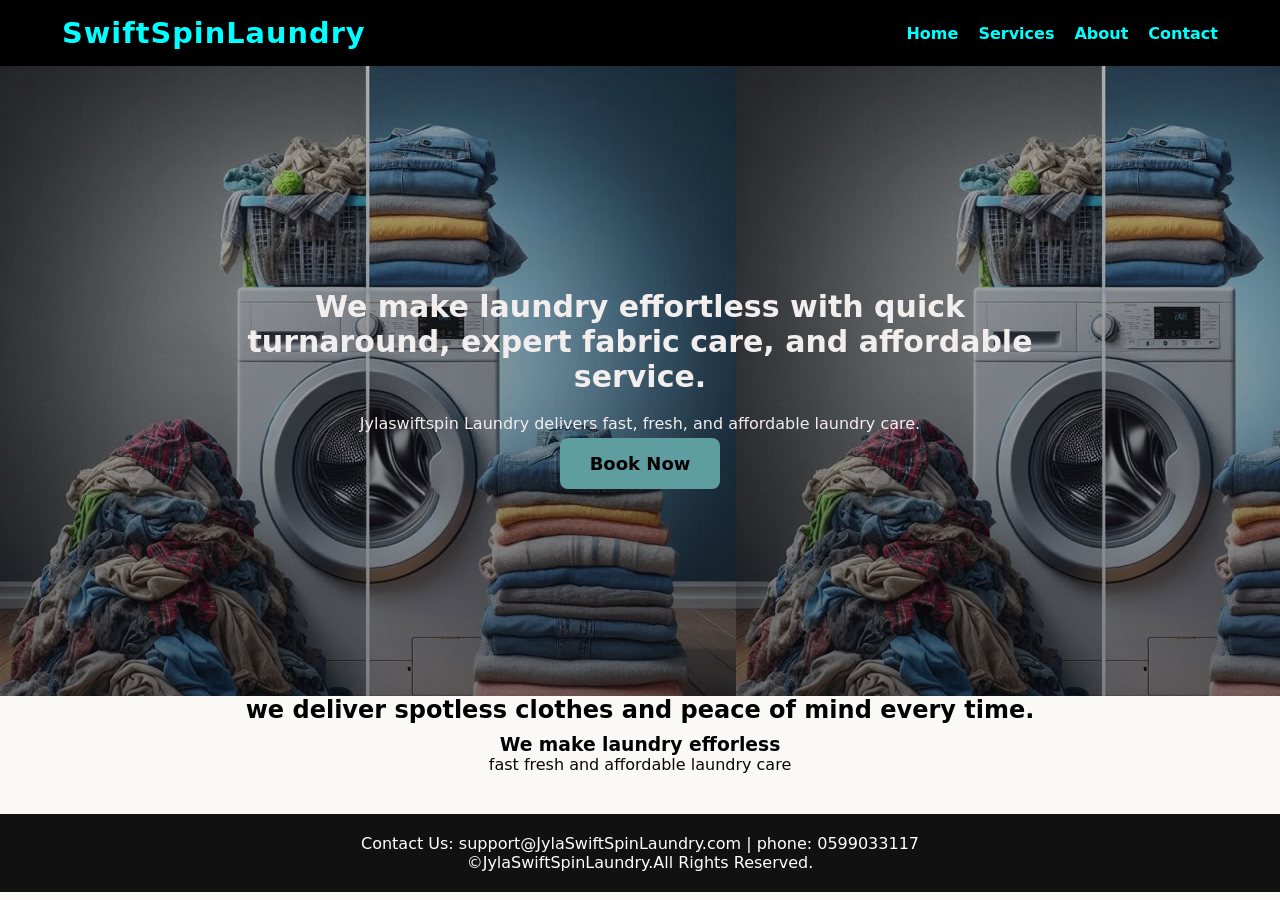
==== index.html @ 60dfc8b4 "Add files via upload" ====
<!DOCTYPE html>
<html lang="en">
<head>
    <meta charset="UTF-8">
    <meta name="viewport" content="width=device-width, initial-scale=1.0">
    <title>JylaSwiftSpinLaundry -Affordable laundry care in Ghana</title>

<!-- Description -->
<meta name="description" content="At Jylaswiftspin Laundry, we believe clean clothes bring confidence and comfort.">

<!-- keywords -->
<meta name="keywords" content="Laundry services,Dry cleaning,Wash and fold,Affordable laundry,Express laundry,Professional laundry care,Fabric care,Laundry pickup,Laundry delivery,Eco-friendly laundry,Student laundry service,Family laundry solutions,Fast turnaround,Reliable laundry,Local laundry business">

<!-- open Graph / Facebook Meta tags -->
<meta property="og:type" content="website" >
<meta property="og:url" content="https//jylaa.github.io/jylaswiftspinlaundry/index.html" >
<meta property="og:title" content="Fast & Reliable Laundry in Accra" >
<meta property="og:description" content="We make laundry effortless with quick turnaround, expert fabric care, and affordable service." >
<meta property="og:image" content="https//jylaa.github.io/jylaswiftspinlaundry/product-image/DryCleaningService.jpg">

<!-- Tweeter Meta tags -->
<meta name="twitter:card" content="summary_large_image">
<meta name="twitter:url" content="https//jylaa.github.io/jylaswiftspinlaundry/" >
<meta name="twitter:title" content="Fast & Reliable Laundry in Accra">
<meta name="twitter:description" content="we believe clean clothes bring confidence and comfort.">
<meta name="twitter:image" content="https//jylaa.github.io/jylaswiftspinlaundry/product-image/IronAndFold.jpg">

<!-- Structured Data -->
<script type="application/ld+json">
{
  "@context": "https://schema.org",
  "@type": "Organization",
  "name": "SwiftSpinLaundry",
  "url": "https//jylaa.github.io/jylaswiftspinlaundry/",
  "logo": "https//jylaa.github.io/jylaswiftspinlaundry/image/LaundryService.jpg",
  "description": "we deliver spotless clothes with pickup and delivery for your convenience.",
  "address": {
    "@type": "PostalAddress",
    "addressLocality": "Accra",
    "addressRegion": "Greater Accra",
    "postalCode": "233",
    "addressCountry": "GH"
  },
  "mainEntity": {
    "@type": "Wash And Fold Service",
    "headline": "Reliable wash-and-fold",
    "datePublished": "2026-05-20"
  }
  }
</script>


 <!-- Canonical URL -->
<link rel="canonical" href="https//jylaa.github.io/jylaswiftspinlaundry/">


<link rel="stylesheet" href="style.css">
</head>

<body>

     <!-- Header -->
     <header>

       <div class="Brand">
         <h1>SwiftSpinLaundry</h1>
       </div>
        
    <div class="nav-main">
         <nav>
            <ul>
            <a href="index.html"><li>Home</li></a>
            <a href="product.html"><li>Services</li></a>
            <!-- <a href="#service.html"><li></li></a> -->
            <a href="about.html"><li>About</li></a>
            <a href="contact.html"><li>Contact</li></a>
            </ul>
      
         </nav>
         </div>
    
</header>

     <!--Hero Section-->
   <section class="hero">
         <div>
          <h1>We make laundry effortless with quick turnaround, expert fabric care, and affordable service.</h1>
         <p>Jylaswiftspin Laundry delivers fast, fresh, and affordable laundry care.</p>

     <a href="product.html" class="cta-btn">Book Now</a>
       </div>
    </section>


  <!-- SERVICE SECTION-->
   <section id="service" class="section">

    <h2>we deliver spotless clothes and peace of mind every time.</h2>

    <!-- <div class="service-box">
        <h3>Reliable pickup and delivery bring convenience right to your door.</h3>
        <p>Affordable laundry care</p>
    </div> -->

    <div class="service-box">
      <h3>We make laundry efforless </h3>
      <p>fast fresh and affordable laundry care</p>
   </div>

   </section>
   


    <!-- Footer -->
    <footer id="contact">
          <p>Contact Us: support@JylaSwiftSpinLaundry.com | phone: 0599033117</p>

          <p> <span id="Year"></span>&copy;JylaSwiftSpinLaundry.All Rights Reserved.</p>
    </footer>

 
</body>
</html>
---- style.css ----
* {

   margin: 0;

   padding: 0;

   box-sizing: border-box;

    font-family: system-ui, -apple-system, 'Segoe UI', Roboto, Helvetica, Arial, sans-serif;

}

    body {

            background-color: #faf9f6;

    }


        /* header style */

    header {

      background-color: #000000;

      color: white;

      padding: 1rem 2rem;

      display: flex;

      flex-wrap: wrap;

      justify-content: space-between;

      align-items: center;

      gap: 1rem;

           }


header .Brand{

color: aqua;


}


.Brand h1{

    font-size: 1.8rem;

  letter-spacing: 1px;

}


header .nav-main nav ul{

list-style:none ;

display: flex;

margin-right:30px;


}

    header .nav-main nav ul a{
      color: aqua;
    }

    header h1 { margin: 0;
        font-size: 28px;
        margin-left:30px;
     }

    nav a {
     margin-left: 20px;
     text-decoration: none;
     font-size: 16px;
     font-weight: bold;
      }

      a :hover{
        color: white;
      }


      /* the Hero style */

      .hero{
        background: linear-gradient(rgba(3, 3, 3, 0.3),rgba(5, 5, 10, 0.5)),url(image/LaundryService.jpg);
        height: 70vh;
        display: flex;
        align-items: center;
        justify-content: center;
        text-align: center;
        color: rgb(243, 238, 238);
        padding: 20px;
      }

      .hero h1 {
        font-size: 30px;
        max-width: 800px;
      }

      .hero p{
        font-style: 40px;
        margin: 20px auto;
        max-width: 600px;
      }

      .cta-btn {
        background: cadetblue;
        color: black;
        padding: 15px 30px;
        border: none;
        border-radius: 8px;
        font-size: 18px;
        cursor: pointer;
        font-weight: bold;
        text-decoration: none;
    }
    

    /* the service sytle */

    .section h2{
      text-align: center;
      padding-bottom:10px;

    }
    
    .service-box h3 {
      text-align: center;
      display: flex;
      justify-content: center;
    }

    .service-box p{
      color: rgb(8, 7, 7);
      display: flex;
      justify-content: center;
    }

    /* footer style */
    footer {
      background:#111;
      color: white;
      text-align: center;
      padding: 20px;
      margin-top: 40px;
    }
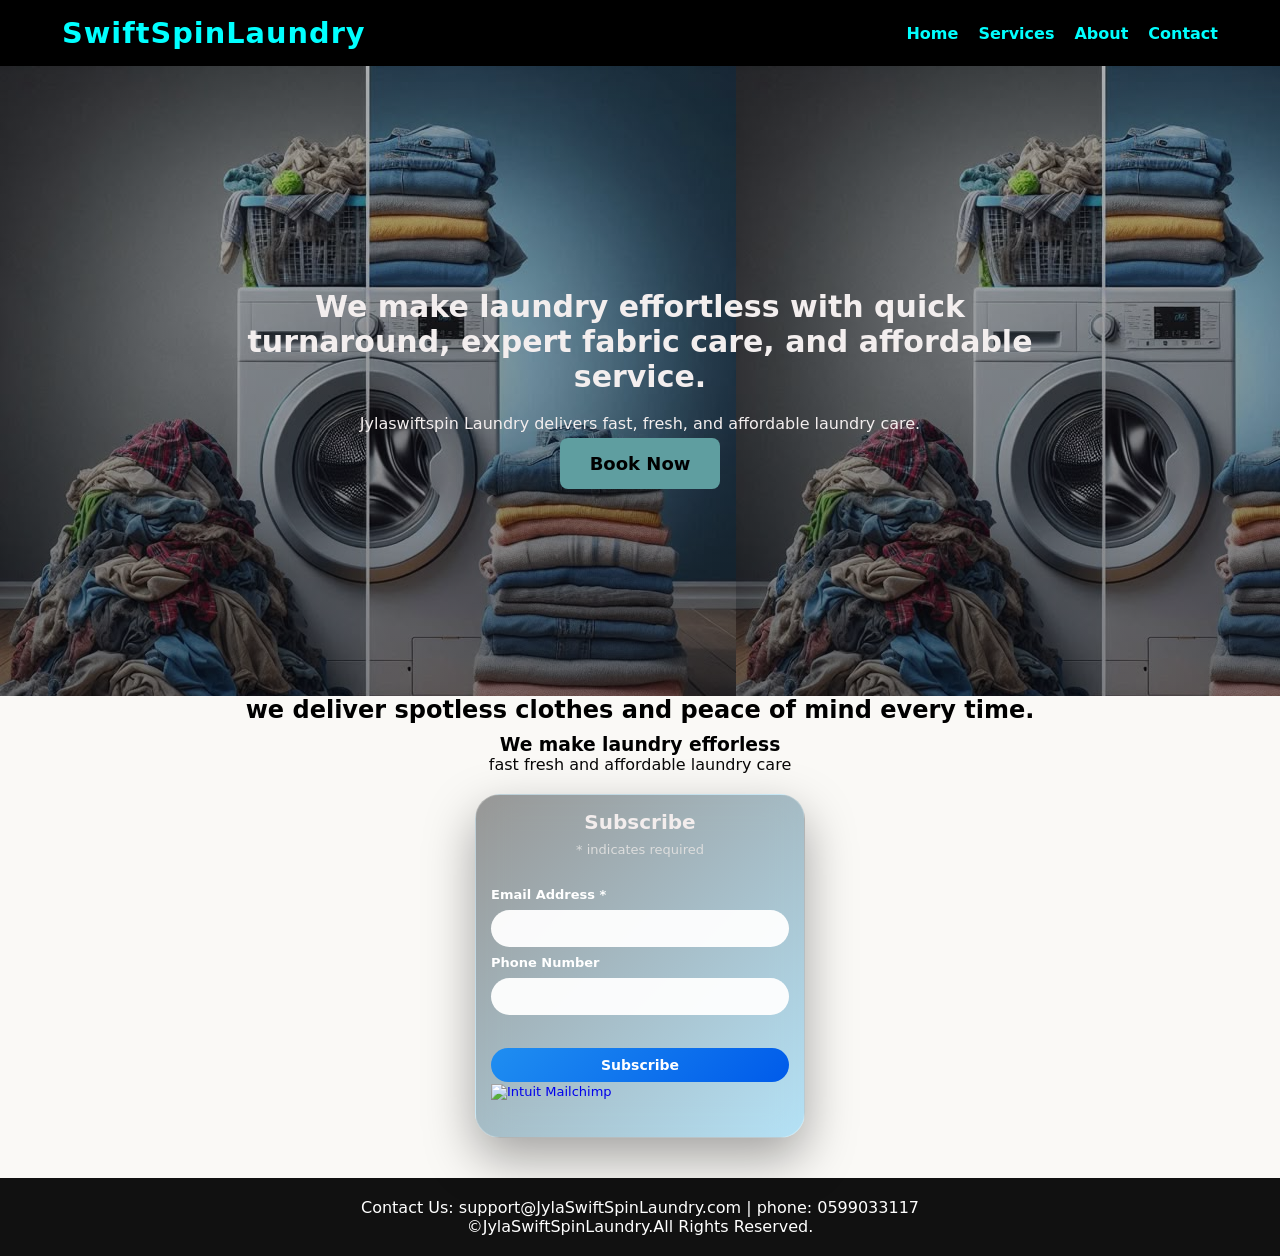
==== commit 9ef7197e: "Add files via upload" ====
--- a/index.html
+++ b/index.html
@@ -55,6 +55,7 @@
 
 
 <link rel="stylesheet" href="style.css">
+<link rel="stylesheet" href="Newsletter.css">
 </head>
 
 <body>
@@ -108,16 +109,523 @@
    </div>
 
    </section>
-   
-
-
-    <!-- Footer -->
+
+    <div id="mc_embed_shell">
+      <link href="//cdn-images.mailchimp.com/embedcode/classic-061523.css" rel="stylesheet" type="text/css">
+  <style type="text/css">
+        #mc_embed_signup {
+  max-width: 330px !important;
+  width: 90% !important;
+  margin: 20px auto !important;
+  padding: 15px !important;
+  font-size: 13px !important;
+}
+
+#mc_embed_signup h2 {
+  font-size: 20px !important;
+  margin-bottom: 8px !important;
+}
+
+#mc_embed_signup .mc-field-group {
+  margin-bottom: 8px !important;
+}
+
+#mc_embed_signup input[type="email"],
+#mc_embed_signup input[type="text"] {
+  width: 100% !important;
+  padding: 9px !important;
+  box-sizing: border-box !important;
+}
+
+#mc_embed_signup .button {
+  width: 100% !important;
+  padding: 9px !important;
+  font-size: 14px !important;
+} 
+</style>
+<div id="mc_embed_signup">
+    <form action="https://github.us22.list-manage.com/subscribe/post?u=20180c580dc1c83dd17b3f05c&amp;id=5187b02bab&amp;f_id=006cc2e1f0" method="post" id="mc-embedded-subscribe-form" name="mc-embedded-subscribe-form" class="validate" target="_blank">
+        <div id="mc_embed_signup_scroll"><h2>Subscribe</h2>
+            <div class="indicates-required"><span class="asterisk">*</span> indicates required</div>
+            <div class="mc-field-group"><label for="mce-EMAIL">Email Address <span class="asterisk">*</span></label><input type="email" name="EMAIL" class="required email" id="mce-EMAIL" required="" value=""></div><div class="mc-field-group"><label for="mce-PHONE">Phone Number </label><input type="text" name="PHONE" class="REQ_CSS" id="mce-PHONE" value=""></div>
+        <div id="mce-responses" class="clear foot">
+            <div class="response" id="mce-error-response" style="display: none;"></div>
+            <div class="response" id="mce-success-response" style="display: none;"></div>
+        </div>
+    <div aria-hidden="true" style="position: absolute; left: -5000px;">
+        /* real people should not fill this in and expect good things - do not remove this or risk form bot signups */
+        <input type="text" name="b_20180c580dc1c83dd17b3f05c_5187b02bab" tabindex="-1" value="">
+    </div>
+        <div class="optionalParent">
+            <div class="clear foot">
+                <input type="submit" name="subscribe" id="mc-embedded-subscribe" class="button" value="Subscribe">
+                <p style="margin: 0px auto;"><a href="http://eepurl.com/jzcYX-" title="Mailchimp - email marketing made easy and fun"><span style="display: inline-block; background-color: transparent; border-radius: 4px;"><img class="refferal_badge" src="https://digitalasset.intuit.com/render/content/dam/intuit/mc-fe/en_us/images/intuit-mc-rewards-text-dark.svg" alt="Intuit Mailchimp" style="width: 220px; height: 40px; display: flex; padding: 2px 0px; justify-content: center; align-items: center;"></span></a></p>
+            </div>
+        </div>
+    </div>
+</form>
+</div>
+<script type="text/javascript" src="//s3.amazonaws.com/downloads.mailchimp.com/js/mc-validate.js"></script><script type="text/javascript">(function($) {window.fnames = new Array(); window.ftypes = new Array();fnames[0]='EMAIL';ftypes[0]='email';fnames[4]='PHONE';ftypes[4]='phone';fnames[1]='FNAME';ftypes[1]='text';fnames[2]='LNAME';ftypes[2]='text';fnames[3]='ADDRESS';ftypes[3]='address';fnames[5]='BIRTHDAY';ftypes[5]='birthday';fnames[6]='COMPANY';ftypes[6]='text';}(jQuery));var $mcj = jQuery.noConflict(true);
+    // SMS Phone Multi-Country Functionality
+    if(!window.MC) {
+      window.MC = {};
+    }
+    window.MC.smsPhoneData = {
+      defaultCountryCode: 'GH',
+      programs: [],
+      smsProgramDataCountryNames: []
+    };
+
+    function getCountryUnicodeFlag(countryCode) {
+       return countryCode.toUpperCase().replace(/./g, (char) => String.fromCodePoint(char.charCodeAt(0) + 127397))
+    };
+
+    // HTML sanitization function to prevent XSS
+    function sanitizeHtml(str) {
+      if (typeof str !== 'string') return '';
+      return str
+        .replace(/&/g, '&amp;')
+        .replace(/</g, '&lt;')
+        .replace(/>/g, '&gt;')
+        .replace(/"/g, '&quot;')
+        .replace(/'/g, '&#x27;')
+        .replace(/\//g, '&#x2F;');
+    }
+
+    // URL sanitization function to prevent javascript: and data: URLs
+    function sanitizeUrl(url) {
+      if (typeof url !== 'string') return '';
+      const trimmedUrl = url.trim().toLowerCase();
+      if (trimmedUrl.startsWith('javascript:') || trimmedUrl.startsWith('data:') || trimmedUrl.startsWith('vbscript:')) {
+        return '#';
+      }
+      return url;
+    }
+
+    const getBrowserLanguage = () => {
+      if (!window?.navigator?.language?.split('-')[1]) {
+        return window?.navigator?.language?.toUpperCase();
+      }
+      return window?.navigator?.language?.split('-')[1];
+    };
+
+    
+    function getDefaultCountryProgram(defaultCountryCode, smsProgramData) {
+      if (!smsProgramData || smsProgramData.length === 0) {
+        return null;
+      }
+
+      const browserLanguage = getBrowserLanguage();
+
+      if (browserLanguage) {
+        const foundProgram = smsProgramData.find(
+          (program) => program?.countryCode === browserLanguage,
+        );
+        if (foundProgram) {
+          return foundProgram;
+        }
+      }
+
+      if (defaultCountryCode) {
+        const foundProgram = smsProgramData.find(
+          (program) => program?.countryCode === defaultCountryCode,
+        );
+        if (foundProgram) {
+          return foundProgram;
+        }
+      }
+
+      return smsProgramData[0];
+    }
+
+    function updateSmsLegalText(countryCode, fieldName) {
+      if (!countryCode || !fieldName) {
+        return;
+      }
+      
+      const programs = window?.MC?.smsPhoneData?.programs;
+      if (!programs || !Array.isArray(programs)) {
+        return;
+      }
+      
+      const program = programs.find(program => program?.countryCode === countryCode);
+      if (!program || !program.requiredTemplate) {
+        return;
+      }
+    
+      
+      var smsConsentHtmlRenderingFixEnabled = true;
+      
+      const legalTextElement = document.querySelector('#legal-text-' + fieldName);
+      if (!legalTextElement) {
+        return;
+      }
+      
+      const divRegex = new RegExp('</?[div][^>]*>', 'gi');
+      const blockWrapperRegex = new RegExp('</?(?:div|p)[^>]*>', 'gi');
+      const fullAnchorRegex = new RegExp('<a.*?</a>', 'g');
+      const anchorRegex = new RegExp('<a href="(.*?)" target="(.*?)">(.*?)</a>');
+      
+      const template = smsConsentHtmlRenderingFixEnabled
+        ? program.requiredTemplate
+            .replace(/<\/p>\s*<p[^>]*>/gi, ' ')
+            .replace(blockWrapperRegex, '')
+        : program.requiredTemplate.replace(divRegex, '');
+      
+      
+
+      legalTextElement.textContent = '';
+      const parts = template.split(/(<a href=".*?" target=".*?">.*?<\/a>)/g);
+      parts.forEach(function(part) {
+        if (!part) {
+          return;
+        }
+        const anchorMatch = part.match(/<a href="(.*?)" target="(.*?)">(.*?)<\/a>/);
+        if (anchorMatch) {
+          const linkElement = document.createElement('a');
+          linkElement.href = sanitizeUrl(anchorMatch[1]);
+          linkElement.target = sanitizeHtml(anchorMatch[2]);
+          linkElement.textContent = sanitizeHtml(anchorMatch[3]);
+          legalTextElement.appendChild(linkElement);
+        } else {
+          legalTextElement.appendChild(document.createTextNode(part));
+        }
+      });
+          
+    }
+
+    function generateDropdownOptions(smsProgramData) {
+      if (!smsProgramData || smsProgramData.length === 0) {
+        return '';
+      }
+
+      var programs = false
+        ? smsProgramData.filter(function(p, i, arr) {
+            return arr.findIndex(function(q) { return q.countryCode === p.countryCode; }) === i;
+          })
+        : smsProgramData;
+      
+      return programs.map(program => {
+        const flag = getCountryUnicodeFlag(program.countryCode);
+        const countryName = getCountryName(program.countryCode);
+        const callingCode = program.countryCallingCode || '';
+        // Sanitize all values to prevent XSS
+        const sanitizedCountryCode = sanitizeHtml(program.countryCode || '');
+        const sanitizedCountryName = sanitizeHtml(countryName || '');
+        const sanitizedCallingCode = sanitizeHtml(callingCode || '');
+        return '<option value="' + sanitizedCountryCode + '">' + sanitizedCountryName + ' ' + sanitizedCallingCode + '</option>';
+      }).join('');
+    }
+
+    function getCountryName(countryCode) {
+      if (window.MC?.smsPhoneData?.smsProgramDataCountryNames && Array.isArray(window.MC.smsPhoneData.smsProgramDataCountryNames)) {
+        for (let i = 0; i < window.MC.smsPhoneData.smsProgramDataCountryNames.length; i++) {
+          if (window.MC.smsPhoneData.smsProgramDataCountryNames[i].code === countryCode) {
+            return window.MC.smsPhoneData.smsProgramDataCountryNames[i].name;
+          }
+        }
+      }
+      return countryCode;
+    }
+
+    function getDefaultPlaceholder(countryCode) {
+      if (!countryCode || typeof countryCode !== 'string') {
+        return '+1 000 000 0000'; // Default US placeholder
+      }
+      
+            var mockPlaceholders = [
+        {
+          countryCode: 'US',
+          placeholder: '+1 000 000 0000',
+          helpText: 'Include the US country code +1 before the phone number',
+        },
+        {
+          countryCode: 'GB',
+          placeholder: '+44 0000 000000',
+          helpText: 'Include the GB country code +44 before the phone number',
+        },
+        {
+          countryCode: 'CA',
+          placeholder: '+1 000 000 0000',
+          helpText: 'Include the CA country code +1 before the phone number',
+        },
+        {
+          countryCode: 'AU',
+          placeholder: '+61 000 000 000',
+          helpText: 'Include the AU country code +61 before the phone number',
+        },
+        {
+          countryCode: 'DE',
+          placeholder: '+49 000 0000000',
+          helpText: 'Fügen Sie vor der Telefonnummer die DE-Ländervorwahl +49 ein',
+        },
+        {
+          countryCode: 'FR',
+          placeholder: '+33 0 00 00 00 00',
+          helpText: 'Incluez le code pays FR +33 avant le numéro de téléphone',
+        },
+        {
+          countryCode: 'ES',
+          placeholder: '+34 000 000 000',
+          helpText: 'Incluya el código de país ES +34 antes del número de teléfono',
+        },
+        {
+          countryCode: 'NL',
+          placeholder: '+31 0 00000000',
+          helpText: 'Voeg de NL-landcode +31 toe vóór het telefoonnummer',
+        },
+        {
+          countryCode: 'BE',
+          placeholder: '+32 000 00 00 00',
+          helpText: 'Incluez le code pays BE +32 avant le numéro de téléphone',
+        },
+        {
+          countryCode: 'CH',
+          placeholder: '+41 00 000 00 00',
+          helpText: 'Fügen Sie vor der Telefonnummer die CH-Ländervorwahl +41 ein',
+        },
+        {
+          countryCode: 'AT',
+          placeholder: '+43 000 000 0000',
+          helpText: 'Fügen Sie vor der Telefonnummer die AT-Ländervorwahl +43 ein',
+        },
+        {
+          countryCode: 'IE',
+          placeholder: '+353 00 000 0000',
+          helpText: 'Include the IE country code +353 before the phone number',
+        },
+        {
+          countryCode: 'IT',
+          placeholder: '+39 000 000 0000',
+          helpText: 'Includere il prefisso internazionale IT +39 prima del numero di telefono',
+        },
+      ];
+
+      const selectedPlaceholder = mockPlaceholders.find(function(item) {
+        return item && item.countryCode === countryCode;
+      });
+      
+      return selectedPlaceholder ? selectedPlaceholder.placeholder : mockPlaceholders[0].placeholder;
+    }
+
+    function updatePlaceholder(countryCode, fieldName) {
+      if (!countryCode || !fieldName) {
+        return;
+      }
+      
+      const phoneInput = document.querySelector('#mce-' + fieldName);
+      if (!phoneInput) {
+        return;
+      }
+      
+      const placeholder = getDefaultPlaceholder(countryCode);
+      if (placeholder) {
+        phoneInput.placeholder = placeholder;
+      }
+    }
+
+    function updateCountryCodeInstruction(countryCode, fieldName) {
+      updatePlaceholder(countryCode, fieldName);
+      
+    }
+
+    function getDefaultHelpText(countryCode) {
+      var mockPlaceholders = [
+        {
+          countryCode: 'US',
+          placeholder: '+1 000 000 0000',
+          helpText: 'Include the US country code +1 before the phone number',
+        },
+        {
+          countryCode: 'GB',
+          placeholder: '+44 0000 000000',
+          helpText: 'Include the GB country code +44 before the phone number',
+        },
+        {
+          countryCode: 'CA',
+          placeholder: '+1 000 000 0000',
+          helpText: 'Include the CA country code +1 before the phone number',
+        },
+        {
+          countryCode: 'AU',
+          placeholder: '+61 000 000 000',
+          helpText: 'Include the AU country code +61 before the phone number',
+        },
+        {
+          countryCode: 'DE',
+          placeholder: '+49 000 0000000',
+          helpText: 'Fügen Sie vor der Telefonnummer die DE-Ländervorwahl +49 ein',
+        },
+        {
+          countryCode: 'FR',
+          placeholder: '+33 0 00 00 00 00',
+          helpText: 'Incluez le code pays FR +33 avant le numéro de téléphone',
+        },
+        {
+          countryCode: 'ES',
+          placeholder: '+34 000 000 000',
+          helpText: 'Incluya el código de país ES +34 antes del número de teléfono',
+        },
+        {
+          countryCode: 'NL',
+          placeholder: '+31 0 00000000',
+          helpText: 'Voeg de NL-landcode +31 toe vóór het telefoonnummer',
+        },
+        {
+          countryCode: 'BE',
+          placeholder: '+32 000 00 00 00',
+          helpText: 'Incluez le code pays BE +32 avant le numéro de téléphone',
+        },
+        {
+          countryCode: 'CH',
+          placeholder: '+41 00 000 00 00',
+          helpText: 'Fügen Sie vor der Telefonnummer die CH-Ländervorwahl +41 ein',
+        },
+        {
+          countryCode: 'AT',
+          placeholder: '+43 000 000 0000',
+          helpText: 'Fügen Sie vor der Telefonnummer die AT-Ländervorwahl +43 ein',
+        },
+        {
+          countryCode: 'IE',
+          placeholder: '+353 00 000 0000',
+          helpText: 'Include the IE country code +353 before the phone number',
+        },
+        {
+          countryCode: 'IT',
+          placeholder: '+39 000 000 0000',
+          helpText: 'Includere il prefisso internazionale IT +39 prima del numero di telefono',
+        },
+      ];
+      
+      if (!countryCode || typeof countryCode !== 'string') {
+        return mockPlaceholders[0].helpText;
+      }
+      
+      const selectedHelpText = mockPlaceholders.find(function(item) {
+          return item && item.countryCode === countryCode;
+        });
+        
+        return selectedHelpText ? selectedHelpText.helpText : mockPlaceholders[0].helpText;
+    }
+
+    function setDefaultHelpText(countryCode) {
+      const helpTextSpan = document.querySelector('#help-text');
+      if (!helpTextSpan) {
+        return;
+      }
+
+        
+    }
+
+    function updateHelpTextCountryCode(countryCode, fieldName) {
+      if (!countryCode || !fieldName) {
+        return;
+      }
+      
+      setDefaultHelpText(countryCode);
+    }
+
+    function initializeSmsPhoneDropdown(fieldName) {
+      if (!fieldName || typeof fieldName !== 'string') {
+        return;
+      }
+      
+      const dropdown = document.querySelector('#country-select-' + fieldName);
+      const displayFlag = document.querySelector('#flag-display-' + fieldName);
+      
+      if (!dropdown || !displayFlag) {
+        return;
+      }
+
+      const smsPhoneData = window.MC?.smsPhoneData;
+      if (smsPhoneData && smsPhoneData.programs && Array.isArray(smsPhoneData.programs)) {
+        dropdown.innerHTML = generateDropdownOptions(smsPhoneData.programs);
+      }
+
+      const defaultProgram = getDefaultCountryProgram(smsPhoneData?.defaultCountryCode, smsPhoneData?.programs);
+      if (defaultProgram && defaultProgram.countryCode) {
+        dropdown.value = defaultProgram.countryCode;
+        
+        const flagSpan = displayFlag?.querySelector('#flag-emoji-' + fieldName);
+        if (flagSpan) {
+          flagSpan.textContent = getCountryUnicodeFlag(defaultProgram.countryCode);
+          flagSpan.setAttribute('aria-label', sanitizeHtml(defaultProgram.countryCode) + ' flag');
+        }
+        
+        updateSmsLegalText(defaultProgram.countryCode, fieldName);
+        updatePlaceholder(defaultProgram.countryCode, fieldName);
+        updateCountryCodeInstruction(defaultProgram.countryCode, fieldName);
+      }
+
+     
+      var smsNotRequiredRemoveCountryCodeEnabled = true;
+      var smsField = Object.values({"EMAIL":{"name":"EMAIL","label":"Email Address","helper_text":"","merge_id":0,"type":"email","required":true,"audience_field_name":"Email Address","field_type":"merge","enabled":true,"order":0},"PHONE":{"name":"PHONE","label":"Phone Number","helper_text":"","type":"phone","required":false,"audience_field_name":"Phone Number","phoneformat":"","enabled":true,"order":1,"field_type":"merge","merge_id":4},"FNAME":{"name":"FNAME","label":"First Name","helper_text":"","type":"text","required":false,"audience_field_name":"First Name","enabled":false,"order":null,"field_type":"merge","merge_id":1},"LNAME":{"name":"LNAME","label":"Last Name","helper_text":"","type":"text","required":false,"audience_field_name":"Last Name","enabled":false,"order":null,"field_type":"merge","merge_id":2},"ADDRESS":{"name":"ADDRESS","label":"Address","helper_text":"","type":"address","required":false,"audience_field_name":"Address","enabled":false,"order":null,"field_type":"merge","merge_id":3,"countries":{"2":"Albania","3":"Algeria","4":"Andorra","5":"Angola","6":"Argentina","7":"Armenia","8":"Australia","9":"Austria","10":"Azerbaijan","11":"Bahamas","12":"Bahrain","13":"Bangladesh","14":"Barbados","15":"Belarus","16":"Belgium","17":"Belize","18":"Benin","19":"Bermuda","20":"Bhutan","21":"Bolivia","22":"Bosnia and Herzegovina","23":"Botswana","24":"Brazil","25":"Bulgaria","26":"Burkina Faso","27":"Burundi","28":"Cambodia","29":"Cameroon","30":"Canada","31":"Cape Verde","32":"Cayman Islands","33":"Central African Republic","34":"Chad","35":"Chile","36":"China","37":"Colombia","38":"Congo","40":"Croatia","41":"Cyprus","42":"Czech Republic","43":"Denmark","44":"Djibouti","45":"Ecuador","46":"Egypt","47":"El Salvador","48":"Equatorial Guinea","49":"Eritrea","50":"Estonia","51":"Ethiopia","52":"Fiji","53":"Finland","54":"France","56":"Gabon","57":"Gambia","58":"Georgia","59":"Germany","60":"Ghana","61":"Greece","63":"Guinea","64":"Guinea-Bissau","65":"Guyana","66":"Honduras","67":"Hong Kong","68":"Hungary","69":"Iceland","70":"India","71":"Indonesia","74":"Ireland","75":"Israel","76":"Italy","78":"Japan","79":"Jordan","80":"Kazakhstan","81":"Kenya","82":"Kuwait","83":"Kyrgyzstan","84":"Lao People's Democratic Republic","85":"Latvia","86":"Lebanon","87":"Lesotho","88":"Liberia","90":"Liechtenstein","91":"Lithuania","92":"Luxembourg","93":"Macedonia","94":"Madagascar","95":"Malawi","96":"Malaysia","97":"Maldives","98":"Mali","99":"Malta","100":"Mauritania","101":"Mexico","102":"Moldova","103":"Monaco","104":"Mongolia","105":"Morocco","106":"Mozambique","107":"Namibia","108":"Nepal","109":"Netherlands","110":"Netherlands Antilles","111":"New Zealand","112":"Nicaragua","113":"Niger","114":"Nigeria","116":"Norway","117":"Oman","118":"Pakistan","119":"Panama","120":"Paraguay","121":"Peru","122":"Philippines","123":"Poland","124":"Portugal","126":"Qatar","127":"Reunion","128":"Romania","129":"Russia","130":"Rwanda","132":"Samoa (Independent)","133":"Saudi Arabia","134":"Senegal","135":"Seychelles","136":"Sierra Leone","137":"Singapore","138":"Slovakia","139":"Slovenia","140":"Somalia","141":"South Africa","142":"South Korea","143":"Spain","144":"Sri Lanka","146":"Suriname","147":"Swaziland","148":"Sweden","149":"Switzerland","152":"Taiwan","153":"Tanzania","154":"Thailand","155":"Togo","156":"Tunisia","157":"Turkiye","158":"Turkmenistan","159":"Uganda","161":"Ukraine","162":"United Arab Emirates","163":"Uruguay","164":"USA","165":"Uzbekistan","166":"Vatican City State (Holy See)","167":"Venezuela","168":"Vietnam","169":"Virgin Islands (British)","170":"Yemen","173":"Zambia","174":"Zimbabwe","175":"Antigua And Barbuda","176":"Anguilla","179":"Aruba","180":"Brunei Darussalam","181":"Bouvet Island","183":"Cook Islands","185":"Christmas Island","187":"Dominican Republic","188":"Western Sahara","189":"Falkland Islands","191":"Faroe Islands","192":"Grenada","193":"French Guiana","194":"Gibraltar","195":"Greenland","196":"Guadeloupe","198":"Guatemala","200":"Haiti","202":"Jamaica","203":"Kiribati","204":"Comoros","205":"Saint Kitts and Nevis","206":"Saint Lucia","207":"Marshall Islands","208":"Macau","210":"Martinique","212":"Mauritius","213":"New Caledonia","214":"Norfolk Island","215":"Nauru","217":"Niue","219":"Papua New Guinea","221":"Pitcairn","222":"Palau","223":"Solomon Islands","225":"Svalbard and Jan Mayen Islands","227":"San Marino","232":"Tonga","233":"Timor-Leste","234":"Trinidad and Tobago","235":"Tuvalu","237":"Saint Vincent and the Grenadines","239":"Vanuatu","241":"Mayotte","242":"Myanmar","255":"Sao Tome and Principe","257":"South Georgia and the South Sandwich Islands","260":"Tajikistan","262":"United Kingdom","268":"Costa Rica","270":"Guernsey","272":"North Korea","274":"Afghanistan","275":"Cote D'Ivoire","276":"Cuba","277":"French Polynesia","278":"Iran","279":"Iraq","281":"Libya","282":"Palestine","285":"Syria","286":"Aaland Islands","287":"Turks & Caicos Islands","288":"Jersey  (Channel Islands)","289":"Dominica","290":"Montenegro","293":"Sudan","294":"Montserrat","298":"Curacao","302":"Sint Maarten","311":"South Sudan","315":"Republic of Kosovo","318":"Congo, Democratic Republic of the","323":"Isle of Man","324":"Saint Martin","325":"Bonaire, Saint Eustatius and Saba","326":"Serbia","327":"Saint Barthelemy"},"defaultcountry":164},"BIRTHDAY":{"name":"BIRTHDAY","label":"Birthday","helper_text":"","type":"birthday","required":false,"audience_field_name":"Birthday","dateformat":"MM/DD","enabled":false,"order":null,"field_type":"merge","merge_id":5},"COMPANY":{"name":"COMPANY","label":"Company","helper_text":"","type":"text","required":false,"audience_field_name":"Company","enabled":false,"order":null,"field_type":"merge","merge_id":6}}).find(function(f) { return f.name === fieldName && f.type === 'smsphone'; });
+      var isRequired = smsField ? smsField.required : false;
+      var shouldAppendCountryCode = smsNotRequiredRemoveCountryCodeEnabled ? isRequired : true;
+      
+      var phoneInput = document.querySelector('#mce-' + fieldName);
+      if (phoneInput && defaultProgram.countryCallingCode && shouldAppendCountryCode) {
+        phoneInput.value = defaultProgram.countryCallingCode;
+      }
+      
+
+
+      displayFlag?.addEventListener('click', function(e) {
+        dropdown.focus();
+      });
+
+
+      dropdown?.addEventListener('change', function() {
+        const selectedCountry = this.value;
+        
+        if (!selectedCountry || typeof selectedCountry !== 'string') {
+          return;
+        }
+        
+        const flagSpan = displayFlag?.querySelector('#flag-emoji-' + fieldName);
+        if (flagSpan) {
+          flagSpan.textContent = getCountryUnicodeFlag(selectedCountry);
+          flagSpan.setAttribute('aria-label', sanitizeHtml(selectedCountry) + ' flag');
+        }
+
+         
+        const selectedProgram = window.MC?.smsPhoneData?.programs.find(function(program) {
+          return program && program.countryCode === selectedCountry;
+        });
+
+        var smsNotRequiredRemoveCountryCodeEnabled = true;
+        var smsField = Object.values({"EMAIL":{"name":"EMAIL","label":"Email Address","helper_text":"","merge_id":0,"type":"email","required":true,"audience_field_name":"Email Address","field_type":"merge","enabled":true,"order":0},"PHONE":{"name":"PHONE","label":"Phone Number","helper_text":"","type":"phone","required":false,"audience_field_name":"Phone Number","phoneformat":"","enabled":true,"order":1,"field_type":"merge","merge_id":4},"FNAME":{"name":"FNAME","label":"First Name","helper_text":"","type":"text","required":false,"audience_field_name":"First Name","enabled":false,"order":null,"field_type":"merge","merge_id":1},"LNAME":{"name":"LNAME","label":"Last Name","helper_text":"","type":"text","required":false,"audience_field_name":"Last Name","enabled":false,"order":null,"field_type":"merge","merge_id":2},"ADDRESS":{"name":"ADDRESS","label":"Address","helper_text":"","type":"address","required":false,"audience_field_name":"Address","enabled":false,"order":null,"field_type":"merge","merge_id":3,"countries":{"2":"Albania","3":"Algeria","4":"Andorra","5":"Angola","6":"Argentina","7":"Armenia","8":"Australia","9":"Austria","10":"Azerbaijan","11":"Bahamas","12":"Bahrain","13":"Bangladesh","14":"Barbados","15":"Belarus","16":"Belgium","17":"Belize","18":"Benin","19":"Bermuda","20":"Bhutan","21":"Bolivia","22":"Bosnia and Herzegovina","23":"Botswana","24":"Brazil","25":"Bulgaria","26":"Burkina Faso","27":"Burundi","28":"Cambodia","29":"Cameroon","30":"Canada","31":"Cape Verde","32":"Cayman Islands","33":"Central African Republic","34":"Chad","35":"Chile","36":"China","37":"Colombia","38":"Congo","40":"Croatia","41":"Cyprus","42":"Czech Republic","43":"Denmark","44":"Djibouti","45":"Ecuador","46":"Egypt","47":"El Salvador","48":"Equatorial Guinea","49":"Eritrea","50":"Estonia","51":"Ethiopia","52":"Fiji","53":"Finland","54":"France","56":"Gabon","57":"Gambia","58":"Georgia","59":"Germany","60":"Ghana","61":"Greece","63":"Guinea","64":"Guinea-Bissau","65":"Guyana","66":"Honduras","67":"Hong Kong","68":"Hungary","69":"Iceland","70":"India","71":"Indonesia","74":"Ireland","75":"Israel","76":"Italy","78":"Japan","79":"Jordan","80":"Kazakhstan","81":"Kenya","82":"Kuwait","83":"Kyrgyzstan","84":"Lao People's Democratic Republic","85":"Latvia","86":"Lebanon","87":"Lesotho","88":"Liberia","90":"Liechtenstein","91":"Lithuania","92":"Luxembourg","93":"Macedonia","94":"Madagascar","95":"Malawi","96":"Malaysia","97":"Maldives","98":"Mali","99":"Malta","100":"Mauritania","101":"Mexico","102":"Moldova","103":"Monaco","104":"Mongolia","105":"Morocco","106":"Mozambique","107":"Namibia","108":"Nepal","109":"Netherlands","110":"Netherlands Antilles","111":"New Zealand","112":"Nicaragua","113":"Niger","114":"Nigeria","116":"Norway","117":"Oman","118":"Pakistan","119":"Panama","120":"Paraguay","121":"Peru","122":"Philippines","123":"Poland","124":"Portugal","126":"Qatar","127":"Reunion","128":"Romania","129":"Russia","130":"Rwanda","132":"Samoa (Independent)","133":"Saudi Arabia","134":"Senegal","135":"Seychelles","136":"Sierra Leone","137":"Singapore","138":"Slovakia","139":"Slovenia","140":"Somalia","141":"South Africa","142":"South Korea","143":"Spain","144":"Sri Lanka","146":"Suriname","147":"Swaziland","148":"Sweden","149":"Switzerland","152":"Taiwan","153":"Tanzania","154":"Thailand","155":"Togo","156":"Tunisia","157":"Turkiye","158":"Turkmenistan","159":"Uganda","161":"Ukraine","162":"United Arab Emirates","163":"Uruguay","164":"USA","165":"Uzbekistan","166":"Vatican City State (Holy See)","167":"Venezuela","168":"Vietnam","169":"Virgin Islands (British)","170":"Yemen","173":"Zambia","174":"Zimbabwe","175":"Antigua And Barbuda","176":"Anguilla","179":"Aruba","180":"Brunei Darussalam","181":"Bouvet Island","183":"Cook Islands","185":"Christmas Island","187":"Dominican Republic","188":"Western Sahara","189":"Falkland Islands","191":"Faroe Islands","192":"Grenada","193":"French Guiana","194":"Gibraltar","195":"Greenland","196":"Guadeloupe","198":"Guatemala","200":"Haiti","202":"Jamaica","203":"Kiribati","204":"Comoros","205":"Saint Kitts and Nevis","206":"Saint Lucia","207":"Marshall Islands","208":"Macau","210":"Martinique","212":"Mauritius","213":"New Caledonia","214":"Norfolk Island","215":"Nauru","217":"Niue","219":"Papua New Guinea","221":"Pitcairn","222":"Palau","223":"Solomon Islands","225":"Svalbard and Jan Mayen Islands","227":"San Marino","232":"Tonga","233":"Timor-Leste","234":"Trinidad and Tobago","235":"Tuvalu","237":"Saint Vincent and the Grenadines","239":"Vanuatu","241":"Mayotte","242":"Myanmar","255":"Sao Tome and Principe","257":"South Georgia and the South Sandwich Islands","260":"Tajikistan","262":"United Kingdom","268":"Costa Rica","270":"Guernsey","272":"North Korea","274":"Afghanistan","275":"Cote D'Ivoire","276":"Cuba","277":"French Polynesia","278":"Iran","279":"Iraq","281":"Libya","282":"Palestine","285":"Syria","286":"Aaland Islands","287":"Turks & Caicos Islands","288":"Jersey  (Channel Islands)","289":"Dominica","290":"Montenegro","293":"Sudan","294":"Montserrat","298":"Curacao","302":"Sint Maarten","311":"South Sudan","315":"Republic of Kosovo","318":"Congo, Democratic Republic of the","323":"Isle of Man","324":"Saint Martin","325":"Bonaire, Saint Eustatius and Saba","326":"Serbia","327":"Saint Barthelemy"},"defaultcountry":164},"BIRTHDAY":{"name":"BIRTHDAY","label":"Birthday","helper_text":"","type":"birthday","required":false,"audience_field_name":"Birthday","dateformat":"MM/DD","enabled":false,"order":null,"field_type":"merge","merge_id":5},"COMPANY":{"name":"COMPANY","label":"Company","helper_text":"","type":"text","required":false,"audience_field_name":"Company","enabled":false,"order":null,"field_type":"merge","merge_id":6}}).find(function(f) { return f.name === fieldName && f.type === 'smsphone'; });
+        var isRequired = smsField ? smsField.required : false;
+        var shouldAppendCountryCode = smsNotRequiredRemoveCountryCodeEnabled ? isRequired : true;
+        
+        var phoneInput = document.querySelector('#mce-' + fieldName);
+        if (phoneInput && selectedProgram.countryCallingCode && shouldAppendCountryCode) {
+          phoneInput.value = selectedProgram.countryCallingCode;
+        }
+        
+        
+        updateSmsLegalText(selectedCountry, fieldName);
+        updatePlaceholder(selectedCountry, fieldName);
+        updateCountryCodeInstruction(selectedCountry, fieldName);
+      });
+    }
+
+    document.addEventListener('DOMContentLoaded', function() {
+      const smsPhoneFields = document.querySelectorAll('[id^="country-select-"]');
+      
+      smsPhoneFields.forEach(function(dropdown) {
+        const fieldName = dropdown?.id.replace('country-select-', '');
+        initializeSmsPhoneDropdown(fieldName);
+      });
+    });
+    </script></div>
+
+ <!-- Footer -->
     <footer id="contact">
           <p>Contact Us: support@JylaSwiftSpinLaundry.com | phone: 0599033117</p>
 
           <p> <span id="Year"></span>&copy;JylaSwiftSpinLaundry.All Rights Reserved.</p>
     </footer>
-
- 
 </body>
 </html>
--- a/Newsletter.css
+++ b/Newsletter.css
@@ -0,0 +1,113 @@
+/* ==========================
+   Newsletter Section
+========================== */
+
+
+
+#mc_embed_signup{
+    position:relative;
+    max-width:650px;
+    margin:auto;
+    /* background:rgba(255,255,255,.12); */
+    background:linear-gradient(135deg,rgba(52, 53, 53, 0.5),rgba(110, 202, 245, 0.5)),url("productImages/vintage.jpg")center center/cover no-repeat;
+    backdrop-filter:blur(18px);
+    border:1px solid rgba(255,255,255,.25);
+    border-radius:25px;
+    padding:50px;
+    box-shadow:
+    0 20px 50px rgba(0,0,0,.35);
+}
+
+#mc_embed_signup h2{
+    text-align:center;
+    color:#f3eded;
+    font-size:2.5rem;
+    margin-bottom:10px;
+    font-weight:700;
+}
+
+#mc_embed_signup .indicates-required{
+    text-align:center;
+    color:#ddd;
+    margin-bottom:30px;
+}
+
+.mc-field-group{
+    width:100%;
+}
+
+.mc-field-group label{
+    display:block;
+    color:#fff;
+    margin-bottom:8px;
+    font-weight:600;
+}
+
+.mc-field-group input{
+    width:100%;
+    padding:18px;
+    border:none;
+    border-radius:50px;
+    outline:none;
+    font-size:16px;
+    background:rgba(255,255,255,.95);
+    transition:.3s;
+}
+
+.mc-field-group input:focus{
+    box-shadow:0 0 20px rgba(255,255,255,.6);
+    transform:scale(1.02);
+}
+
+#mc-embedded-subscribe{
+    width:100%;
+    margin-top:25px;
+    padding:18px;
+    border:none;
+    border-radius:50px;
+    font-size:18px;
+    font-weight:bold;
+    cursor:pointer;
+    color:#fff;
+    background:linear-gradient(135deg,#1f8ef1,#005bea);
+    transition:.35s;
+}
+
+#mc-embedded-subscribe:hover{
+    transform:translateY(-4px);
+    box-shadow:0 15px 35px rgba(0,91,234,.5);
+}
+
+#mce-success-response,
+#mce-error-response{
+    color:white;
+    text-align:center;
+    margin-top:20px;
+}
+
+.refferal_badge{
+    display:none;
+}
+
+
+.close-btn{
+    position: absolute;
+    top: 10px;
+    right: 15px;
+    cursor: pointer;
+    font-size: 30px;
+    font-weight: 500;
+}
+
+
+@media(max-width:768px){
+
+#mc_embed_signup{
+    padding:35px 25px;
+}
+
+#mc_embed_signup h2{
+    font-size:2rem;
+}
+
+}
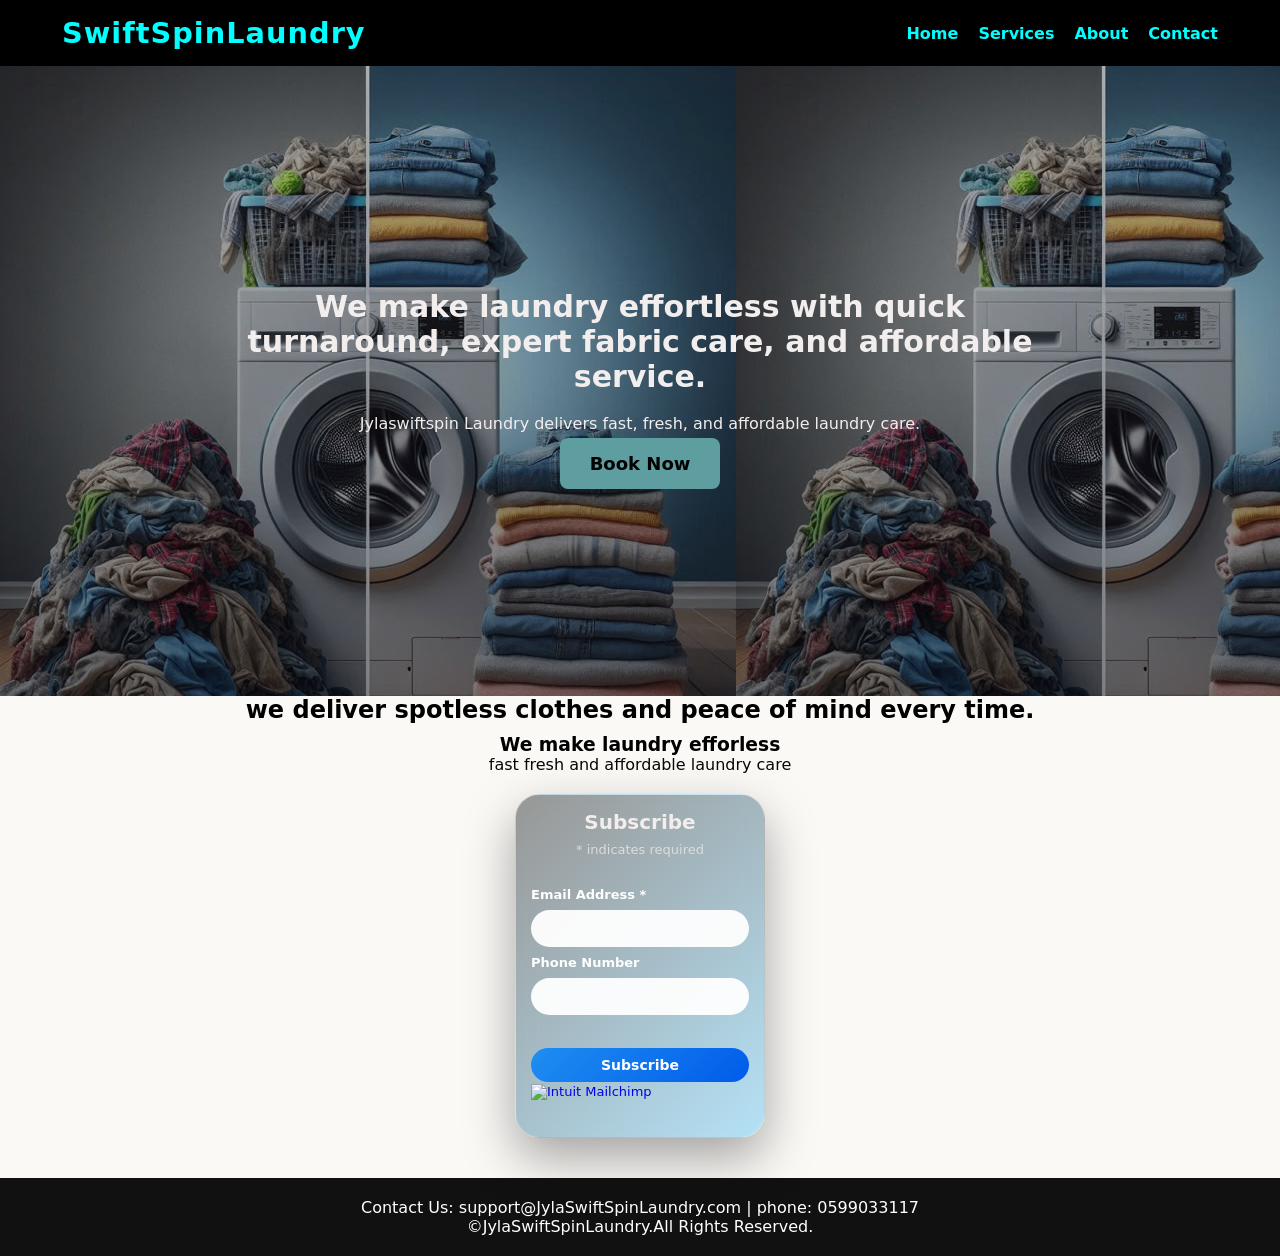
==== commit 94105f22: "Add files via upload" ====
--- a/index.html
+++ b/index.html
@@ -114,7 +114,7 @@
       <link href="//cdn-images.mailchimp.com/embedcode/classic-061523.css" rel="stylesheet" type="text/css">
   <style type="text/css">
         #mc_embed_signup {
-  max-width: 330px !important;
+  max-width: 250px !important;
   width: 90% !important;
   margin: 20px auto !important;
   padding: 15px !important;
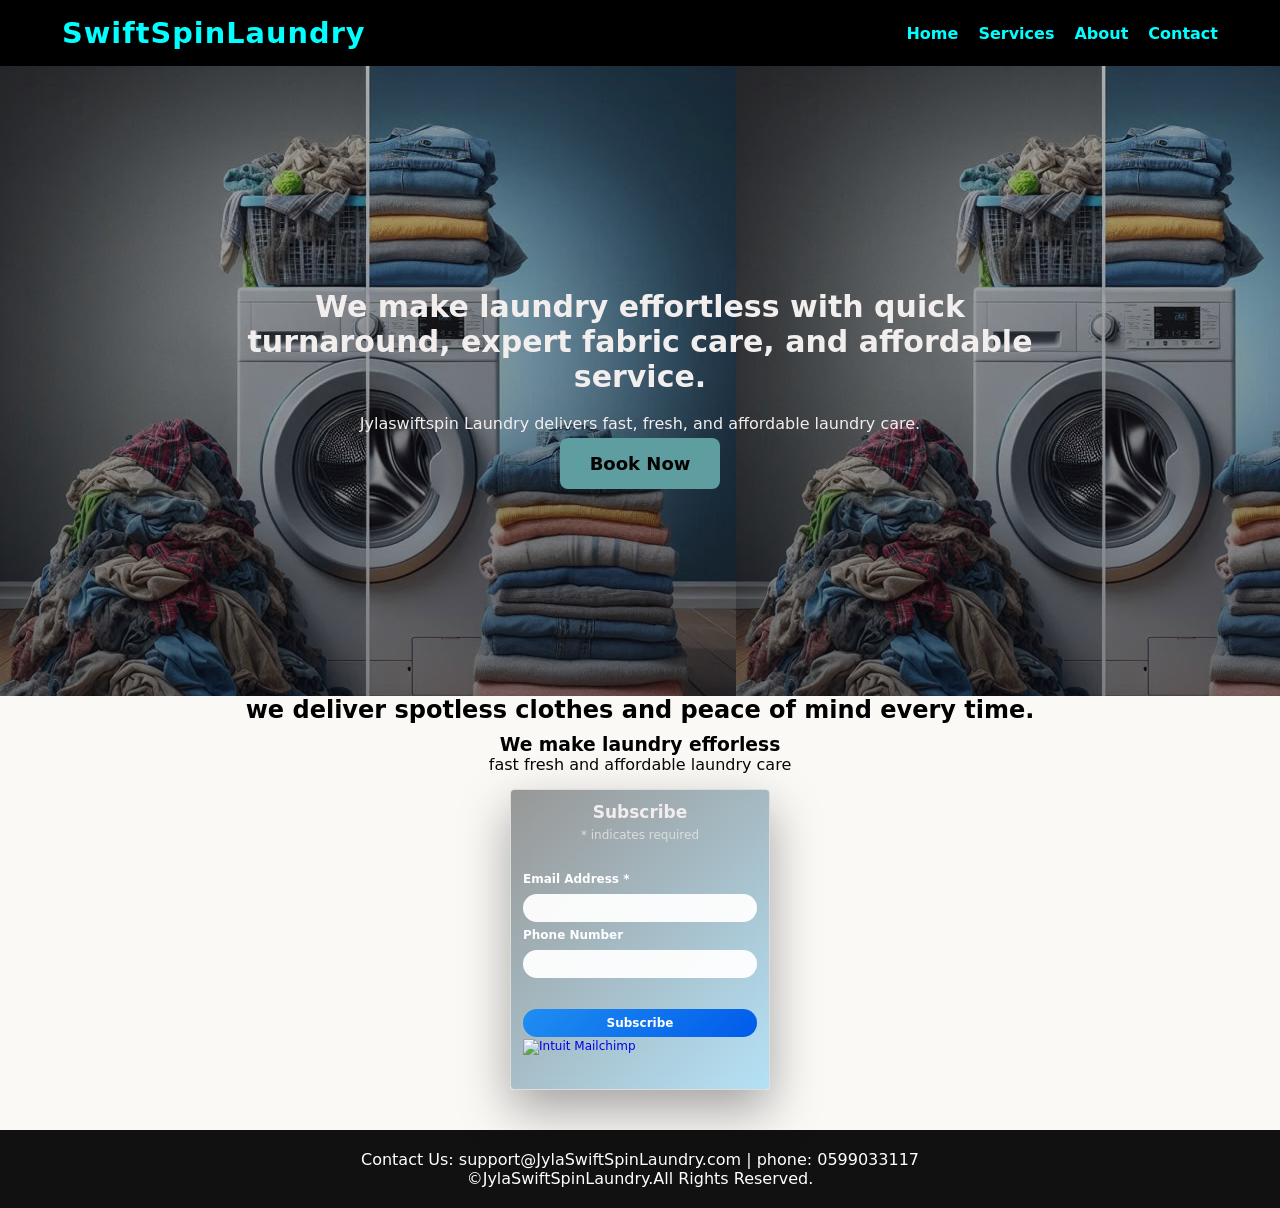
==== commit 8c69a91b: "Add files via upload" ====
--- a/index.html
+++ b/index.html
@@ -113,35 +113,40 @@
     <div id="mc_embed_shell">
       <link href="//cdn-images.mailchimp.com/embedcode/classic-061523.css" rel="stylesheet" type="text/css">
   <style type="text/css">
-        #mc_embed_signup {
-  max-width: 250px !important;
-  width: 90% !important;
-  margin: 20px auto !important;
-  padding: 15px !important;
-  font-size: 13px !important;
+  #mc_embed_signup {
+  width: 260px !important;
+  max-width: 80% !important;
+  margin: 15px auto !important;
+  padding: 12px !important;
+  font-size: 12px !important;
+  border: 1px solid #ddd !important;
+  border-radius: 4px !important;
+  box-sizing: border-box !important;
 }
 
 #mc_embed_signup h2 {
-  font-size: 20px !important;
-  margin-bottom: 8px !important;
+  font-size: 17px !important;
+  margin: 0 0 6px !important;
 }
 
 #mc_embed_signup .mc-field-group {
-  margin-bottom: 8px !important;
+  margin-bottom: 6px !important;
 }
 
 #mc_embed_signup input[type="email"],
 #mc_embed_signup input[type="text"] {
   width: 100% !important;
-  padding: 9px !important;
+  padding: 7px !important;
+  font-size: 12px !important;
   box-sizing: border-box !important;
 }
 
 #mc_embed_signup .button {
   width: 100% !important;
-  padding: 9px !important;
-  font-size: 14px !important;
-} 
+  padding: 7px !important;
+  font-size: 12px !important;
+}
+
 </style>
 <div id="mc_embed_signup">
     <form action="https://github.us22.list-manage.com/subscribe/post?u=20180c580dc1c83dd17b3f05c&amp;id=5187b02bab&amp;f_id=006cc2e1f0" method="post" id="mc-embedded-subscribe-form" name="mc-embedded-subscribe-form" class="validate" target="_blank">
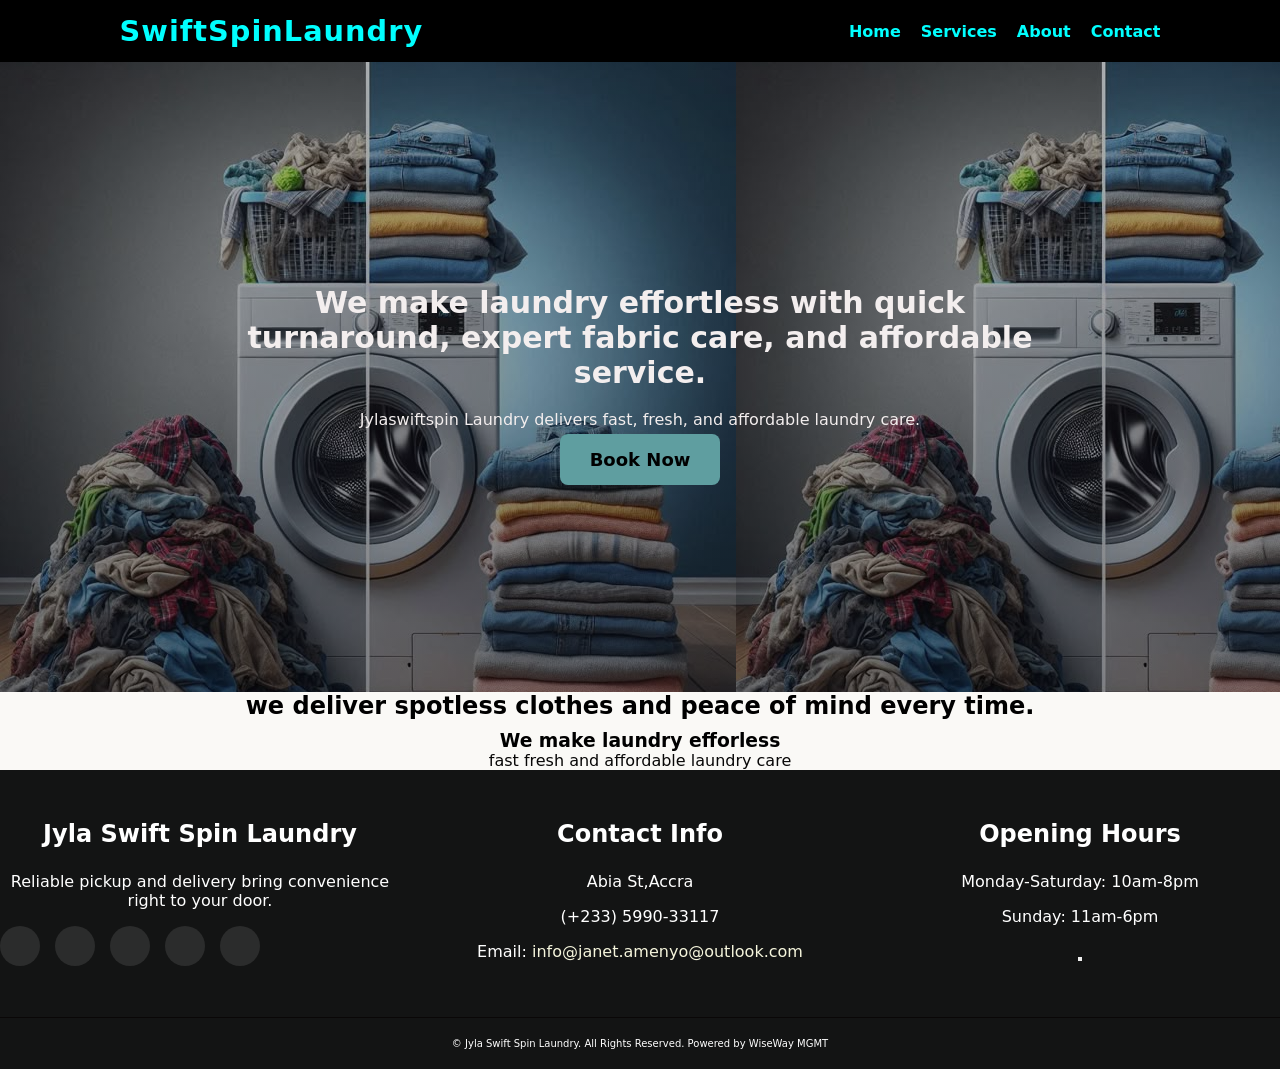
==== commit 463a73f3: "Add files via upload" ====
--- a/index.html
+++ b/index.html
@@ -55,7 +55,25 @@
 
 
 <link rel="stylesheet" href="style.css">
-<link rel="stylesheet" href="Newsletter.css">
+<link rel="stylesheet" href="subscriber.css">
+
+
+
+
+<link rel="stylesheet" href="https://cdnjs.cloudflare.com/ajax/libs/font-awesome/7.3.0/css/all.min.css">
+<link rel="shortcut icon" href="image/spinlogo.png" type="image/x-icon">
+
+
+
+
+
+<link rel="apple-touch-icon" sizes="180x180" href="./Icons/apple-touch-icon.png">
+<link rel="icon" type="image/png" sizes="32x32" href="./Icons/favicon-32x32.png">
+<link rel="icon" type="image/png" sizes="16x16" href="./Icons/favicon-16x16.png">
+<link rel="icon" type="image/png" sizes="16x16" href="./Icons/android-chrome-192x192.png">
+<link rel="icon" type="image/png" sizes="16x16" href="./Icons/android-chrome-512x512.png">
+<link rel="manifest" href="./manifest.json">
+
 </head>
 
 <body>
@@ -66,7 +84,12 @@
        <div class="Brand">
          <h1>SwiftSpinLaundry</h1>
        </div>
-        
+
+      <!--.Humburger.-->
+      <div class="burger" onclick="toggleMenu()">
+        <i class="fas fa-bars"></i>
+      </div>  
+
     <div class="nav-main">
          <nav>
             <ul>
@@ -87,11 +110,10 @@
          <div>
           <h1>We make laundry effortless with quick turnaround, expert fabric care, and affordable service.</h1>
          <p>Jylaswiftspin Laundry delivers fast, fresh, and affordable laundry care.</p>
-
-     <a href="product.html" class="cta-btn">Book Now</a>
+      <a href="product.html" class="cta-btn">Book Now</a>
        </div>
     </section>
-
+  
 
   <!-- SERVICE SECTION-->
    <section id="service" class="section">
@@ -110,42 +132,10 @@
 
    </section>
 
-    <div id="mc_embed_shell">
+    <div id="mc_embed_shell" style="display:none;">
       <link href="//cdn-images.mailchimp.com/embedcode/classic-061523.css" rel="stylesheet" type="text/css">
   <style type="text/css">
-  #mc_embed_signup {
-  width: 260px !important;
-  max-width: 80% !important;
-  margin: 15px auto !important;
-  padding: 12px !important;
-  font-size: 12px !important;
-  border: 1px solid #ddd !important;
-  border-radius: 4px !important;
-  box-sizing: border-box !important;
-}
-
-#mc_embed_signup h2 {
-  font-size: 17px !important;
-  margin: 0 0 6px !important;
-}
-
-#mc_embed_signup .mc-field-group {
-  margin-bottom: 6px !important;
-}
-
-#mc_embed_signup input[type="email"],
-#mc_embed_signup input[type="text"] {
-  width: 100% !important;
-  padding: 7px !important;
-  font-size: 12px !important;
-  box-sizing: border-box !important;
-}
-
-#mc_embed_signup .button {
-  width: 100% !important;
-  padding: 7px !important;
-  font-size: 12px !important;
-}
+  
 
 </style>
 <div id="mc_embed_signup">
@@ -626,11 +616,56 @@
     });
     </script></div>
 
+
  <!-- Footer -->
-    <footer id="contact">
-          <p>Contact Us: support@JylaSwiftSpinLaundry.com | phone: 0599033117</p>
-
-          <p> <span id="Year"></span>&copy;JylaSwiftSpinLaundry.All Rights Reserved.</p>
+  <footer>
+    <div class="container">
+      <div class="footer-content">
+        <div class="footer-section">
+            <h3>Jyla Swift Spin Laundry</h3>
+            <p>Reliable pickup and delivery bring convenience right to your door.</p>
+            <div class="social-icons">
+              <a href="https://www.facebook.com/1325151577337430"><i class="fa-brands fa-facebook-f"></i></a>
+              <a href="https://www.instagram.com/jylasslaundry"><i class="fab fa-instagram"></i></a>
+              <a href=""><i class="fab fa-twitter"></i></a>
+              <a href=""><i class="fa-brands fa-linkedin"></i></a>
+              <a href=""><i class="fab fa-whatsapp"></i></a>
+        
+      </div>
+     </div>
+
+                <div class="footer-section">
+                <div class="location-content">
+                <div class="address">
+                    <h3>Contact Info</h3>
+                    <p><i class="fas fa-map-marker-alt"></i> Abia St,Accra</p>
+                    <p><i class="fas fa-phone"></i> (+233) 5990-33117</p>
+                    <p><i class="fas fa-envelope"></i> Email: <a style="color: beige;" href="mailto:janet.amenyo@outlook.com">info@janet.amenyo@outlook.com</a></p>
+                  </div>
+                    </div>
+                </div>
+
+               <div class="footer-section">
+           <div class="hours">
+          <h3>Opening Hours</h3>
+            <p>Monday-Saturday: 10am-8pm</p>
+            <p>Sunday: 11am-6pm</p>
+         </div>
+           <button class="btn" style="margin-top: 15px;" onclick="toggleTheme()">
+          </div>
+        </div>
+
+       <hr class="footer-line" >
+            <div class="year">
+                <p class="copy">&copy; <span id="year"></span>  Jyla Swift Spin Laundry. All Rights Reserved. Powered by WiseWay MGMT <a style="color: beige;" href="mailto:janet.amenyo@outlook.com"></a></p>
+            </div>
+        </div>
     </footer>
+
+       <script src="burgerIcon.js"></script>
+       <script src="subscriber.js"></script>
+
+
 </body>
 </html>
+
--- a/style.css
+++ b/style.css
@@ -23,22 +23,15 @@
     header {
 
       background-color: #000000;
-
       color: white;
-
       padding: 1rem 2rem;
-
       display: flex;
-
       flex-wrap: wrap;
-
       justify-content: space-between;
-
       align-items: center;
-
-      gap: 1rem;
-
-           }
+       gap: 1rem;
+
+  }
 
 
 header .Brand{
@@ -147,11 +140,140 @@
       justify-content: center;
     }
 
-    /* footer style */
-    footer {
-      background:#111;
-      color: white;
-      text-align: center;
-      padding: 20px;
-      margin-top: 40px;
-    }+  
+/* footer style */
+footer {
+    background-color: #131414ff;
+    color: white;
+    padding: 50px 0 20px;
+    text-align: center;
+}
+
+.footer-content {
+    display: flex;
+    text-align: center;
+    flex-wrap: wrap;
+    justify-content: space-between; 
+    gap: 40px;
+    margin-bottom: 40px;
+}
+.footer-section {
+    flex: 1;
+    min-width: 250px;
+}
+
+.footer-section h3 {
+    font-size: 1.5rem;
+    margin-bottom: 1.5rem;
+    color: var (--primary);
+}
+
+.footer-section p, .footer-section li {
+    margin-bottom: 1rem;
+
+}
+.footer-section a {
+    color: #add;
+    text-decoration: none;
+    transition: color 0.3s;
+}
+
+.footer-section a:hover {
+    color: var (--primary);
+}
+
+.footer-section ul {
+    list-style: none;
+}
+
+.social-icons {
+    display: flex;
+    gap: 15px;
+    margin-top: 1.5 rem;
+}
+.social-icons a {
+    display: inline-flex; 
+    align-items: center;
+    justify-content: center;
+    width: 40px;
+    height: 40px;
+    background: rgba(255, 255, 255, 0.1);
+    border-radius: 50%;
+    transition: all 0.3s;
+}
+.social-icons a :hover {
+    background-color: black;
+    color: #add;
+    transform: translateY(-3px);
+}
+
+.copyright {
+    padding-top: 40px;
+    border-top: 1px solid rgba(255, 255, 255, 0.1);
+    text-align: center;
+    font-size: 0.9rem;
+    color: #aaa;
+
+}
+
+    .footer-line{
+        border: none;
+        border-top: 1px solid #0a0707; 
+        margin: 20px 0;
+
+    }
+
+    .copy {
+        font-size: x-small;
+    }
+
+
+    /* mobile */
+    header {
+      display:flex;
+      justify-content: space-between;
+      align-items: center;
+      padding: 14px 7%;
+      position: relative;
+    }
+
+    .burger{
+      display:none !important;
+    }
+
+
+    /* Mobile */
+    @media(max-width:768px){
+
+      .burger{
+        display:block !important;
+        z-index: 1001;
+      
+    }
+
+    .nav-main{
+      position: relative;
+      top:100%;
+      left:0;
+      width:100%;
+      background: #111110;
+      display:none !important;
+      box-shadow:0 10px 20px rgb(8, 7, 7);
+    }
+
+   .nav-main.active{
+    display:block !important;
+   }
+
+   .nav-main ul{
+    flex-direction:column;
+    gap:0;
+   }
+
+   .nav-main li{
+     padding:16px;
+     border-bottom: 1px solid rgb(245, 238, 224);
+     text-align: center;
+   }
+      
+}
--- a/subscriber.css
+++ b/subscriber.css
@@ -0,0 +1,111 @@
+/* ==========================
+   Newsletter Section
+========================== */
+
+#mc_embed_signup{
+    position:relative;
+    max-width:650px;
+    margin:auto;
+    /* background:rgba(255,255,255,.12); */
+     background:linear-gradient(rgba(53, 160, 160, 0.5),rgba(110, 202, 245, 0.5)),url("image/LaundryService.jpg")center center/cover no-repeat;
+    backdrop-filter:blur(18px);
+    border:1px solid rgba(255,255,255,.25);
+    border-radius:25px;
+    padding:50px;
+    box-shadow:
+    0 20px 50px rgba(0,0,0,.35);
+}
+
+#mc_embed_signup h2{
+    text-align:center;
+    color:#f3eded;
+    font-size:2.5rem;
+    margin-bottom:10px;
+    font-weight:700;
+}
+
+#mc_embed_signup .indicates-required{
+    text-align:center;
+    color:#ddd;
+    margin-bottom:30px;
+}
+
+.mc-field-group{
+    width:100%;
+}
+
+.mc-field-group label{
+    display:block;
+    color:#fff;
+    margin-bottom:8px;
+    font-weight:600;
+}
+
+.mc-field-group input{
+    width:100%;
+    padding:18px;
+    border:none;
+    border-radius:50px;
+    outline:none;
+    font-size:16px;
+    background:rgba(255,255,255,.95);
+    transition:.3s;
+}
+
+.mc-field-group input:focus{
+    box-shadow:0 0 20px rgba(255,255,255,.6);
+    transform:scale(1.02);
+}
+
+#mc-embedded-subscribe{
+    width:100%;
+    margin-top:25px;
+    padding:18px;
+    border:none;
+    border-radius:50px;
+    font-size:18px;
+    font-weight:bold;
+    cursor:pointer;
+    color:#fff;
+    background:linear-gradient(135deg,#1f8ef1,#005bea);
+    transition:.35s;
+}
+
+#mc-embedded-subscribe:hover{
+    transform:translateY(-4px);
+    box-shadow:0 15px 35px rgba(0,91,234,.5);
+}
+
+#mce-success-response,
+#mce-error-response{
+    color:white;
+    text-align:center;
+    margin-top:20px;
+}
+
+.refferal_badge{
+    display:none;
+}
+
+
+.close-btn{
+    position: absolute;
+    top: 10px;
+    right: 15px;
+    cursor: pointer;
+    font-size: 30px;
+    font-weight: 500;
+}
+
+
+@media(max-width:768px){
+
+#mc_embed_signup{
+    padding:35px 25px;
+}
+
+#mc_embed_signup h2{
+    font-size:2rem;
+}
+
+}
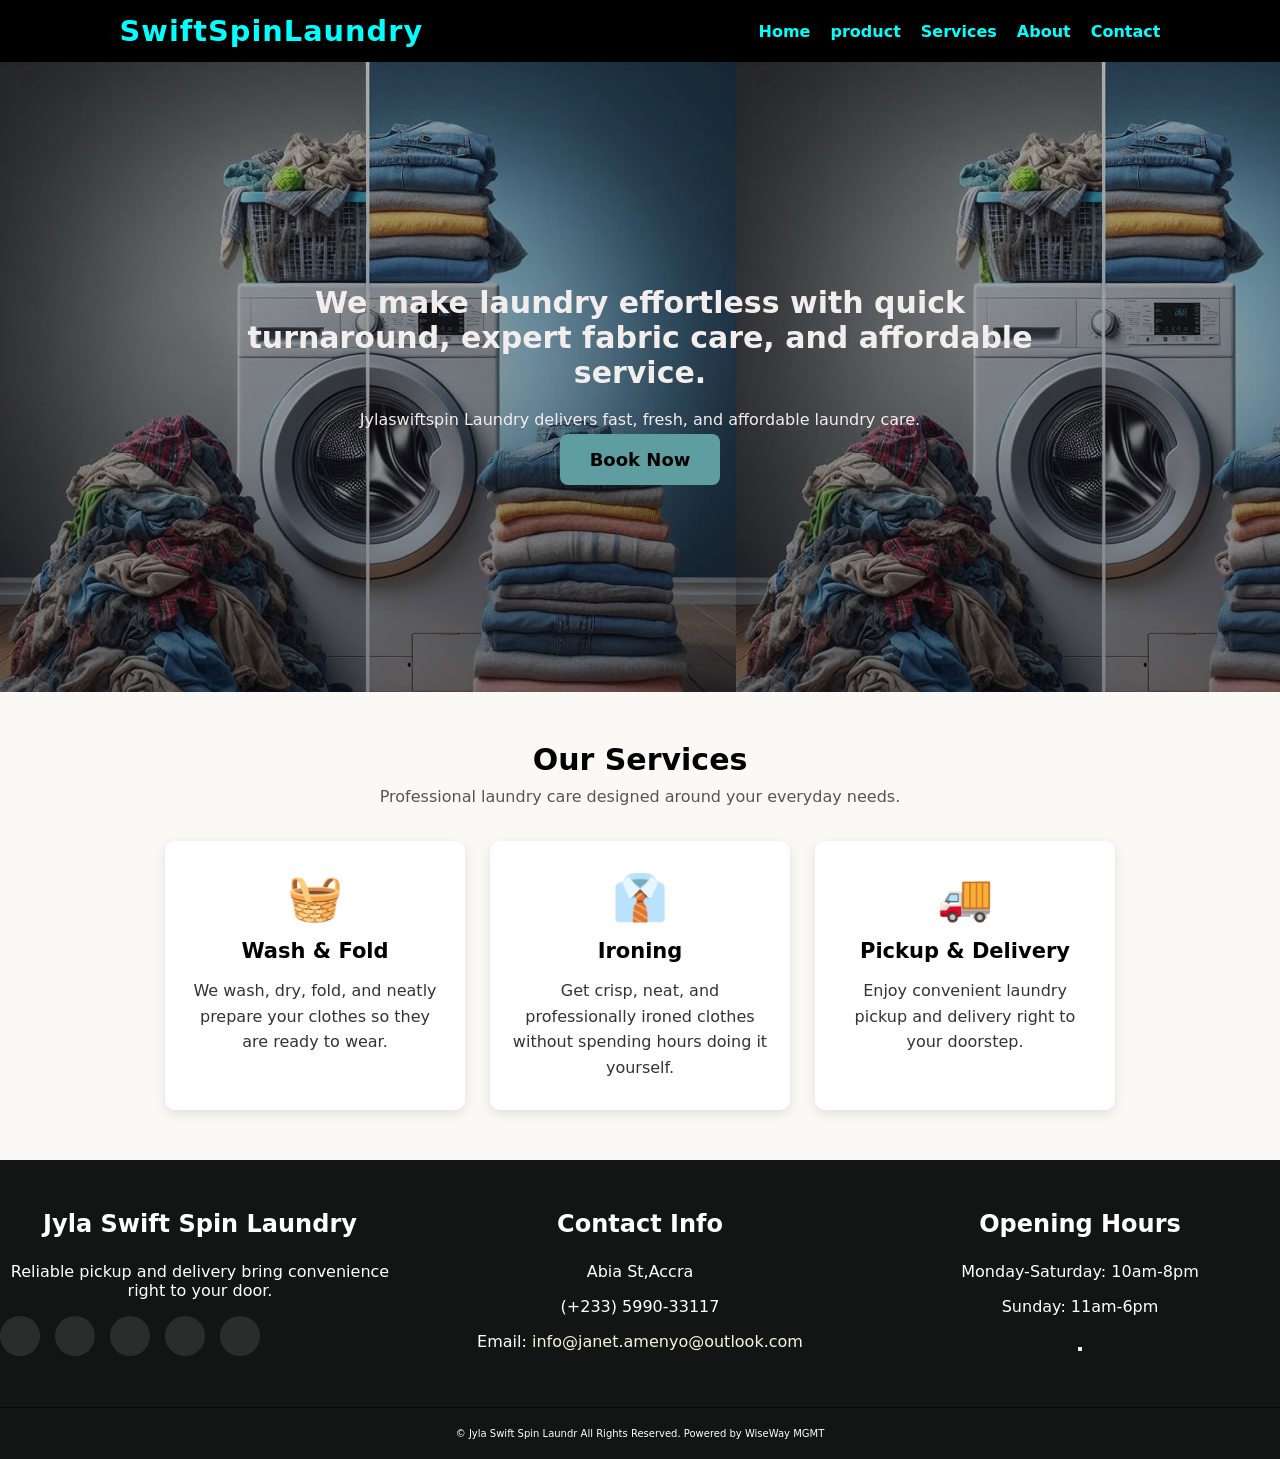
==== commit 6693f436: "Add files via upload" ====
--- a/index.html
+++ b/index.html
@@ -94,8 +94,8 @@
          <nav>
             <ul>
             <a href="index.html"><li>Home</li></a>
-            <a href="product.html"><li>Services</li></a>
-            <!-- <a href="#service.html"><li></li></a> -->
+            <a href="product.html"><li>product</li></a>
+            <a href="#service"><li>Services</li></a>
             <a href="about.html"><li>About</li></a>
             <a href="contact.html"><li>Contact</li></a>
             </ul>
@@ -114,33 +114,56 @@
        </div>
     </section>
   
-
-  <!-- SERVICE SECTION-->
-   <section id="service" class="section">
-
-    <h2>we deliver spotless clothes and peace of mind every time.</h2>
-
-    <!-- <div class="service-box">
-        <h3>Reliable pickup and delivery bring convenience right to your door.</h3>
-        <p>Affordable laundry care</p>
-    </div> -->
-
-    <div class="service-box">
-      <h3>We make laundry efforless </h3>
-      <p>fast fresh and affordable laundry care</p>
-   </div>
-
-   </section>
-
-    <div id="mc_embed_shell" style="display:none;">
-      <link href="//cdn-images.mailchimp.com/embedcode/classic-061523.css" rel="stylesheet" type="text/css">
-  <style type="text/css">
+<!-- SERVICE SECTION -->
+<section class="Service" id="Services">
+    <h2>Our Services</h2>
+    <p>Professional laundry care designed around your everyday needs.</p>
+
+    <div class="service-container">
+
+        <div class="service-box">
+            <div class="service-icon">🧺</div>
+            <h3>Wash & Fold</h3>
+            <p>
+                We wash, dry, fold, and neatly prepare your clothes
+                so they are ready to wear.
+            </p>
+        </div>
+
+        <div class="service-box">
+            <div class="service-icon">👔</div>
+            <h3>Ironing</h3>
+            <p>
+                Get crisp, neat, and professionally ironed clothes
+                without spending hours doing it yourself.
+            </p>
+        </div>
+
+        <div class="service-box">
+            <div class="service-icon">🚚</div>
+            <h3>Pickup & Delivery</h3>
+            <p>
+                Enjoy convenient laundry pickup and delivery right
+                to your doorstep.
+            </p>
+        </div>
+
+    </div>
+</section>
+
+<div id="mc_embed_shell" style="display:none;">
+    <link href="//cdn-images.mailchimp.com/embedcode/classic-061523.css" rel="stylesheet" type="text/css">
   
 
 </style>
 <div id="mc_embed_signup">
     <form action="https://github.us22.list-manage.com/subscribe/post?u=20180c580dc1c83dd17b3f05c&amp;id=5187b02bab&amp;f_id=006cc2e1f0" method="post" id="mc-embedded-subscribe-form" name="mc-embedded-subscribe-form" class="validate" target="_blank">
-        <div id="mc_embed_signup_scroll"><h2>Subscribe</h2>
+        <div id="mc_embed_signup_scroll">
+    <h2>Stay Updated</h2>
+    <span class="close-btn">&times;</span>
+    <p style="text-align: center;color: white;margin-bottom: 10px; font-size: 18px;">
+        Subscribe for laundry updates, special offers and service information.
+    </p>
             <div class="indicates-required"><span class="asterisk">*</span> indicates required</div>
             <div class="mc-field-group"><label for="mce-EMAIL">Email Address <span class="asterisk">*</span></label><input type="email" name="EMAIL" class="required email" id="mce-EMAIL" required="" value=""></div><div class="mc-field-group"><label for="mce-PHONE">Phone Number </label><input type="text" name="PHONE" class="REQ_CSS" id="mce-PHONE" value=""></div>
         <div id="mce-responses" class="clear foot">
@@ -657,7 +680,7 @@
 
        <hr class="footer-line" >
             <div class="year">
-                <p class="copy">&copy; <span id="year"></span>  Jyla Swift Spin Laundry. All Rights Reserved. Powered by WiseWay MGMT <a style="color: beige;" href="mailto:janet.amenyo@outlook.com"></a></p>
+                <p class="copy">&copy; <span id="year"></span>  Jyla Swift Spin Laundr All Rights Reserved. Powered by WiseWay MGMT <a style="color: beige;" href="mailto:janet.amenyo@outlook.com"></a></p>
             </div>
         </div>
     </footer>
--- a/style.css
+++ b/style.css
@@ -1,147 +1,148 @@
-   
 * {
-
    margin: 0;
-
    padding: 0;
-
    box-sizing: border-box;
-
-    font-family: system-ui, -apple-system, 'Segoe UI', Roboto, Helvetica, Arial, sans-serif;
-
-}
-
-    body {
-
-            background-color: #faf9f6;
-
-    }
-
-
-        /* header style */
-
-    header {
-
-      background-color: #000000;
-      color: white;
-      padding: 1rem 2rem;
-      display: flex;
-      flex-wrap: wrap;
-      justify-content: space-between;
-      align-items: center;
-       gap: 1rem;
-
-  }
-
-
-header .Brand{
-
-color: aqua;
-
-
-}
-
-
-.Brand h1{
-
-    font-size: 1.8rem;
-
+   font-family: system-ui, -apple-system, 'Segoe UI', Roboto, Helvetica, Arial, sans-serif;
+}
+
+body {
+    background-color: #faf9f6;
+}
+
+/* header style */
+header {
+  background-color: #000000;
+  color: white;
+  padding: 1rem 2rem;
+  display: flex;
+  flex-wrap: wrap;
+  justify-content: space-between;
+  align-items: center;
+  gap: 1rem;
+}
+
+header .Brand {
+  color: aqua;
+}
+
+.Brand h1 {
+  font-size: 1.8rem;
   letter-spacing: 1px;
-
-}
-
-
-header .nav-main nav ul{
-
-list-style:none ;
-
-display: flex;
-
-margin-right:30px;
-
-
-}
-
-    header .nav-main nav ul a{
-      color: aqua;
-    }
-
-    header h1 { margin: 0;
-        font-size: 28px;
-        margin-left:30px;
-     }
-
-    nav a {
-     margin-left: 20px;
-     text-decoration: none;
-     font-size: 16px;
-     font-weight: bold;
-      }
-
-      a :hover{
-        color: white;
-      }
-
-
-      /* the Hero style */
-
-      .hero{
-        background: linear-gradient(rgba(3, 3, 3, 0.3),rgba(5, 5, 10, 0.5)),url(image/LaundryService.jpg);
-        height: 70vh;
-        display: flex;
-        align-items: center;
-        justify-content: center;
-        text-align: center;
-        color: rgb(243, 238, 238);
-        padding: 20px;
-      }
-
-      .hero h1 {
-        font-size: 30px;
-        max-width: 800px;
-      }
-
-      .hero p{
-        font-style: 40px;
-        margin: 20px auto;
-        max-width: 600px;
-      }
-
-      .cta-btn {
-        background: cadetblue;
-        color: black;
-        padding: 15px 30px;
-        border: none;
-        border-radius: 8px;
-        font-size: 18px;
-        cursor: pointer;
-        font-weight: bold;
-        text-decoration: none;
-    }
-    
-
-    /* the service sytle */
-
-    .section h2{
-      text-align: center;
-      padding-bottom:10px;
-
-    }
-    
-    .service-box h3 {
-      text-align: center;
-      display: flex;
-      justify-content: center;
-    }
-
-    .service-box p{
-      color: rgb(8, 7, 7);
-      display: flex;
-      justify-content: center;
-    }
-
-  
-/* footer style */
+}
+
+header .nav-main nav ul {
+  list-style:none;
+  display: flex;
+  margin-right:30px;
+}
+
+header .nav-main nav ul a {
+  color: aqua;
+}
+
+header h1 {
+  margin: 0;
+  font-size: 28px;
+  margin-left:30px;
+}
+
+nav a {
+  margin-left: 20px;
+  text-decoration: none;
+  font-size: 16px;
+  font-weight: bold;
+}
+
+a :hover {
+  color: white;
+}
+
+/* Hero */
+.hero {
+  background: linear-gradient(rgba(3, 3, 3, 0.3),rgba(5, 5, 10, 0.5)),url(image/LaundryService.jpg);
+  height: 70vh;
+  display: flex;
+  align-items: center;
+  justify-content: center;
+  text-align: center;
+  color: rgb(243, 238, 238);
+  padding: 20px;
+}
+
+.hero h1 {
+  font-size: 30px;
+  max-width: 800px;
+}
+
+.hero p {
+  font-style: 40px;
+  margin: 20px auto;
+  max-width: 600px;
+}
+
+.cta-btn {
+  background: cadetblue;
+  color: black;
+  padding: 15px 30px;
+  border: none;
+  border-radius: 8px;
+  font-size: 18px;
+  cursor: pointer;
+  font-weight: bold;
+  text-decoration: none;
+}
+
+
+/* Services */
+.Service {
+    padding: 50px 20px;
+    text-align: center;
+}
+
+.Service h2 {
+    font-size: 30px;
+    margin-bottom: 10px;
+}
+
+.Service > p {
+    margin-bottom: 35px;
+    color: #555;
+}
+
+.service-container {
+    display: flex;
+    justify-content: center;
+    gap: 25px;
+    flex-wrap: wrap;
+    max-width: 1100px;
+    margin: 0 auto;
+}
+
+.service-box {
+    background-color: white;
+    padding: 30px 20px;
+    border-radius: 10px;
+    width: 300px;
+    min-height: 250px;
+    box-shadow: 0 4px 12px rgba(0, 0, 0, 0.1);
+}
+
+.service-icon {
+    font-size: 45px;
+    margin-bottom: 15px;
+}
+
+.service-box h3 {
+    font-size: 21px;
+    margin-bottom: 15px;
+}
+
+.service-box p {
+    color: #333;
+    line-height: 1.6;
+}
+
+/* Footer */
 footer {
     background-color: #131414ff;
     color: white;
@@ -157,6 +158,7 @@
     gap: 40px;
     margin-bottom: 40px;
 }
+
 .footer-section {
     flex: 1;
     min-width: 250px;
@@ -170,8 +172,8 @@
 
 .footer-section p, .footer-section li {
     margin-bottom: 1rem;
-
-}
+}
+
 .footer-section a {
     color: #add;
     text-decoration: none;
@@ -191,6 +193,7 @@
     gap: 15px;
     margin-top: 1.5 rem;
 }
+
 .social-icons a {
     display: inline-flex; 
     align-items: center;
@@ -201,6 +204,7 @@
     border-radius: 50%;
     transition: all 0.3s;
 }
+
 .social-icons a :hover {
     background-color: black;
     color: #add;
@@ -213,67 +217,60 @@
     text-align: center;
     font-size: 0.9rem;
     color: #aaa;
-
-}
-
-    .footer-line{
-        border: none;
-        border-top: 1px solid #0a0707; 
-        margin: 20px 0;
-
-    }
-
-    .copy {
-        font-size: x-small;
-    }
-
-
-    /* mobile */
-    header {
-      display:flex;
-      justify-content: space-between;
-      align-items: center;
-      padding: 14px 7%;
-      position: relative;
-    }
-
-    .burger{
-      display:none !important;
-    }
-
-
-    /* Mobile */
-    @media(max-width:768px){
-
-      .burger{
-        display:block !important;
-        z-index: 1001;
-      
-    }
-
-    .nav-main{
-      position: relative;
-      top:100%;
-      left:0;
-      width:100%;
-      background: #111110;
-      display:none !important;
-      box-shadow:0 10px 20px rgb(8, 7, 7);
-    }
-
-   .nav-main.active{
+}
+
+.footer-line {
+    border: none;
+    border-top: 1px solid #0a0707; 
+    margin: 20px 0;
+}
+
+.copy {
+    font-size: x-small;
+}
+
+/* mobile */
+header {
+  display:flex;
+  justify-content: space-between;
+  align-items: center;
+  padding: 14px 7%;
+  position: relative;
+}
+
+.burger {
+  display:none !important;
+}
+
+/* Mobile */
+@media(max-width:768px) {
+  .burger {
     display:block !important;
-   }
-
-   .nav-main ul{
+    z-index: 1001;
+  }
+
+  .nav-main {
+    position: relative;
+    top:100%;
+    left:0;
+    width:100%;
+    background: #111110;
+    display:none !important;
+    box-shadow:0 10px 20px rgb(8, 7, 7);
+  }
+
+  .nav-main.active {
+    display:block !important;
+  }
+
+  .nav-main ul {
     flex-direction:column;
     gap:0;
-   }
-
-   .nav-main li{
-     padding:16px;
-     border-bottom: 1px solid rgb(245, 238, 224);
-     text-align: center;
-   }
-      
+  }
+
+  .nav-main li {
+    padding:16px;
+    border-bottom: 1px solid rgb(245, 238, 224);
+    text-align: center;
+  }
 }
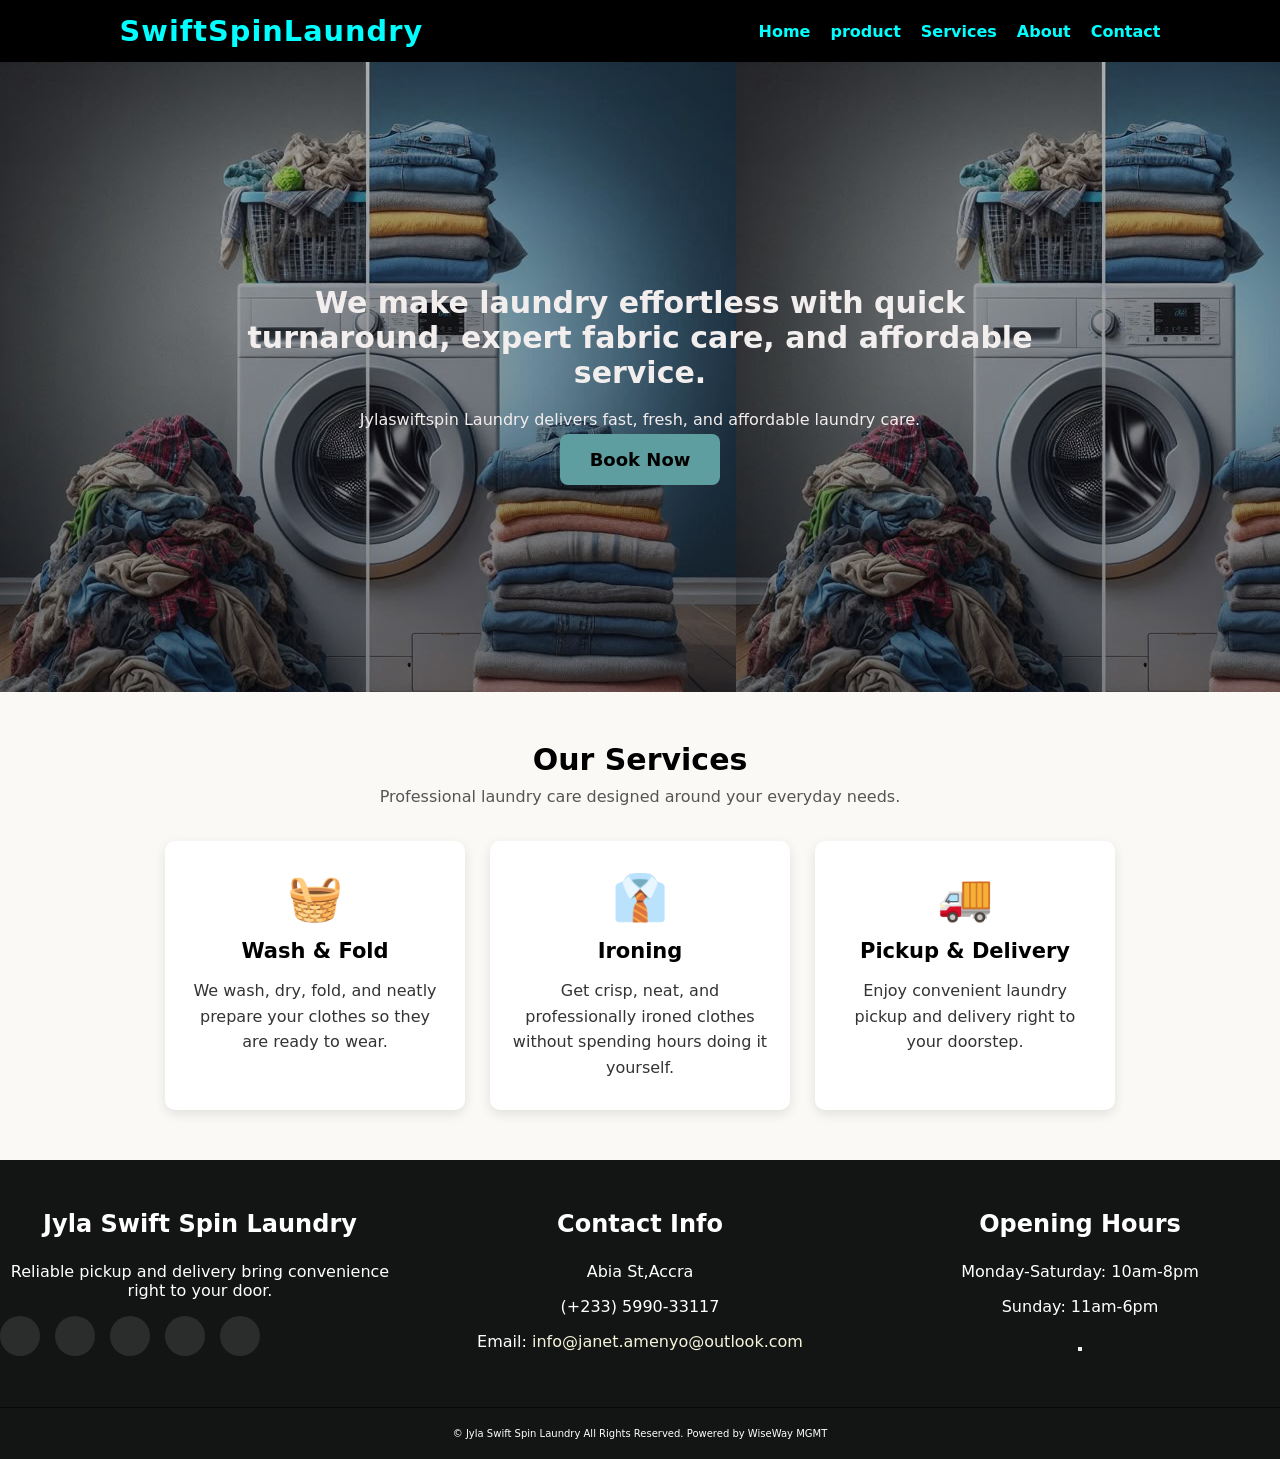
==== commit b8e5e3ca: "Add files via upload" ====
--- a/index.html
+++ b/index.html
@@ -680,7 +680,7 @@
 
        <hr class="footer-line" >
             <div class="year">
-                <p class="copy">&copy; <span id="year"></span>  Jyla Swift Spin Laundr All Rights Reserved. Powered by WiseWay MGMT <a style="color: beige;" href="mailto:janet.amenyo@outlook.com"></a></p>
+                <p class="copy">&copy; <span id="year"></span>  Jyla Swift Spin Laundry All Rights Reserved. Powered by WiseWay MGMT <a style="color: beige;" href="mailto:janet.amenyo@outlook.com"></a></p>
             </div>
         </div>
     </footer>
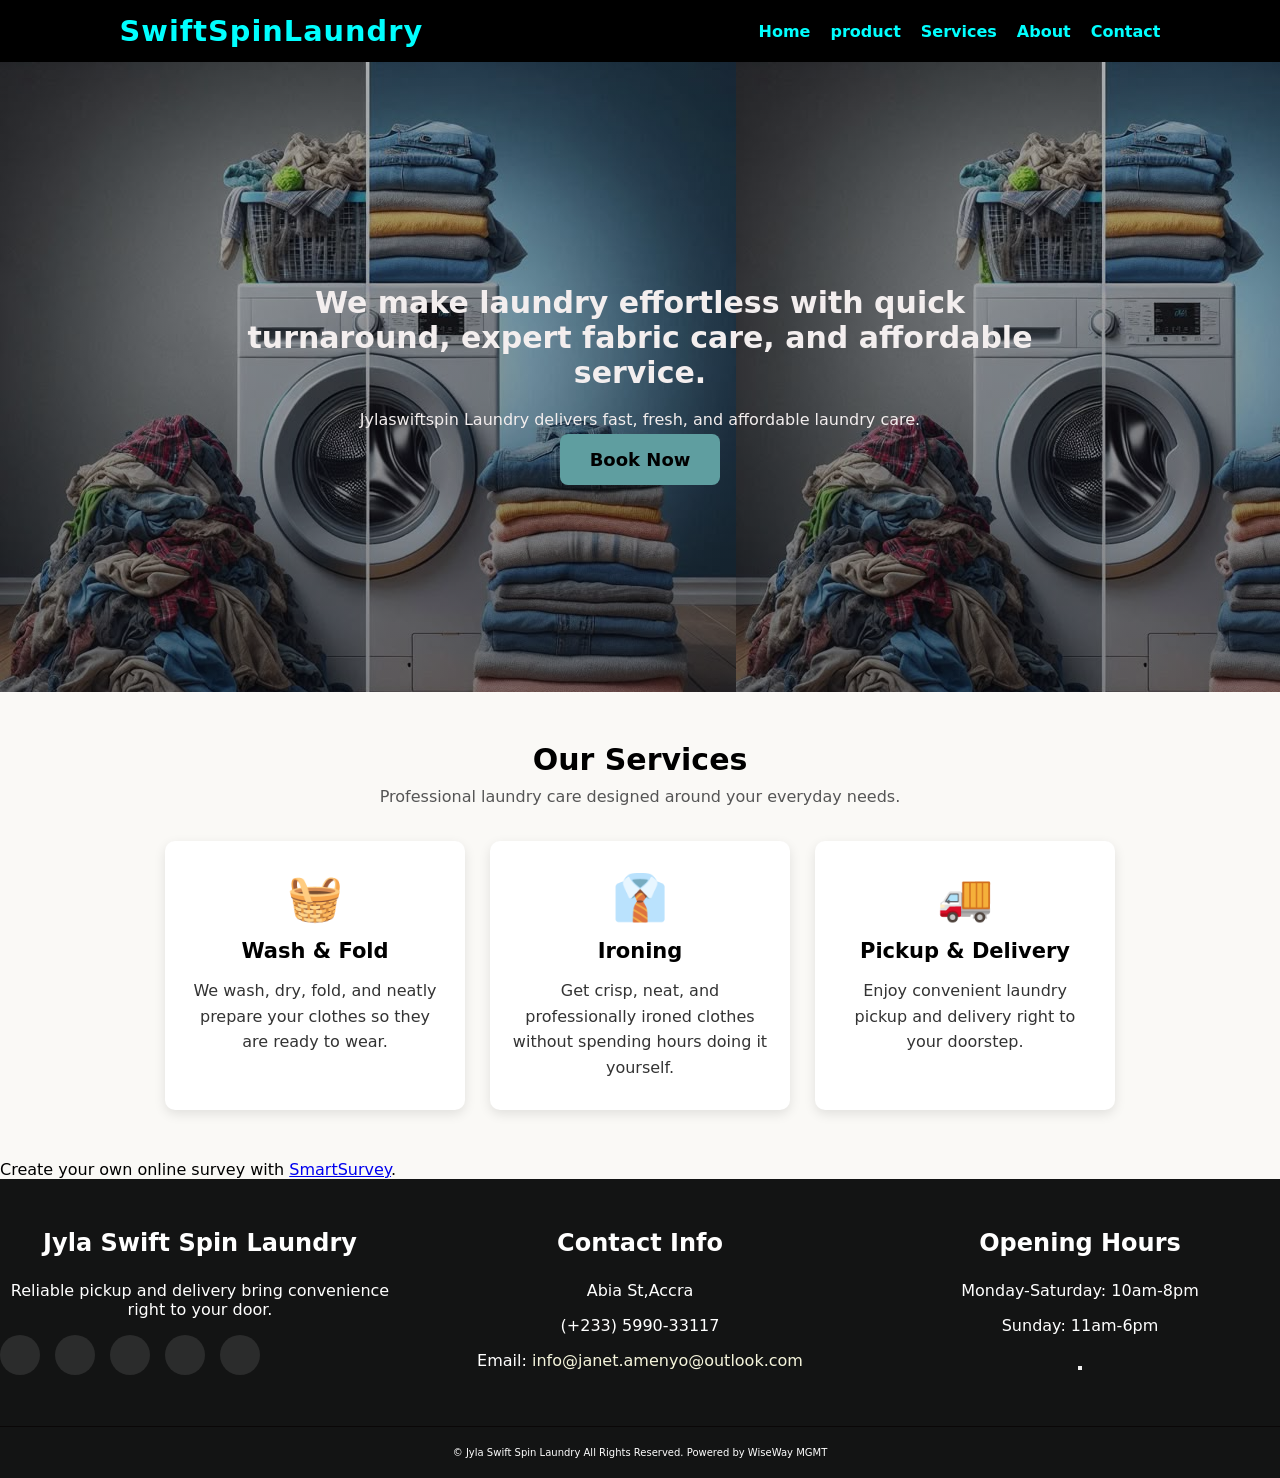
==== commit 4178cd96: "Add files via upload" ====
--- a/index.html
+++ b/index.html
@@ -639,6 +639,8 @@
     });
     </script></div>
 
+    <script id="ss-embed-4012165">(function(d,w){var s,ss;ss=d.createElement('script');ss.type='text/javascript';ss.async=true;ss.src=('https:'==d.location.protocol?'https://':'http://')+'www.smartsurvey.com/t/embed/4012165/js/';s=d.getElementsByTagName('script')[0]; s.parentNode.insertBefore(ss, s);})(document,window);</script><div>Create your own online survey with <a href="https://www.smartsurvey.com/">SmartSurvey</a>.</div>
+
 
  <!-- Footer -->
   <footer>
